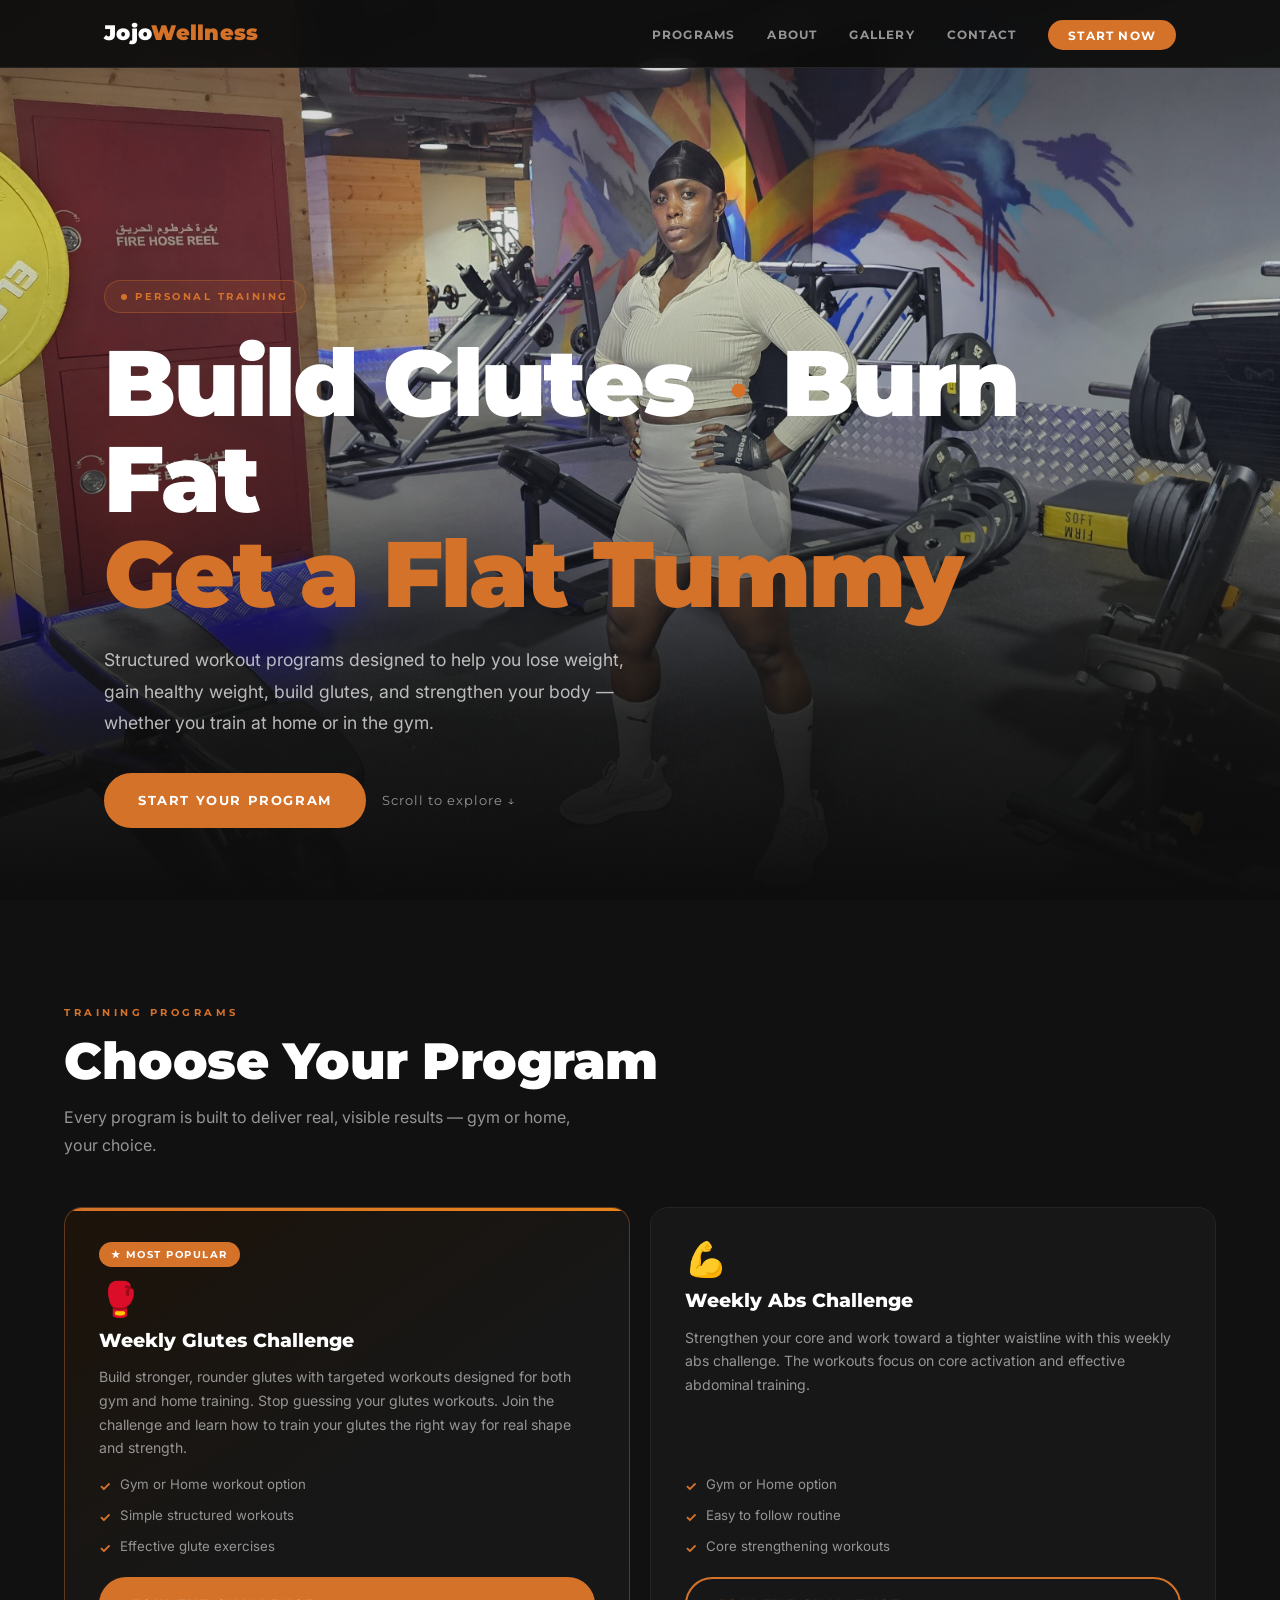
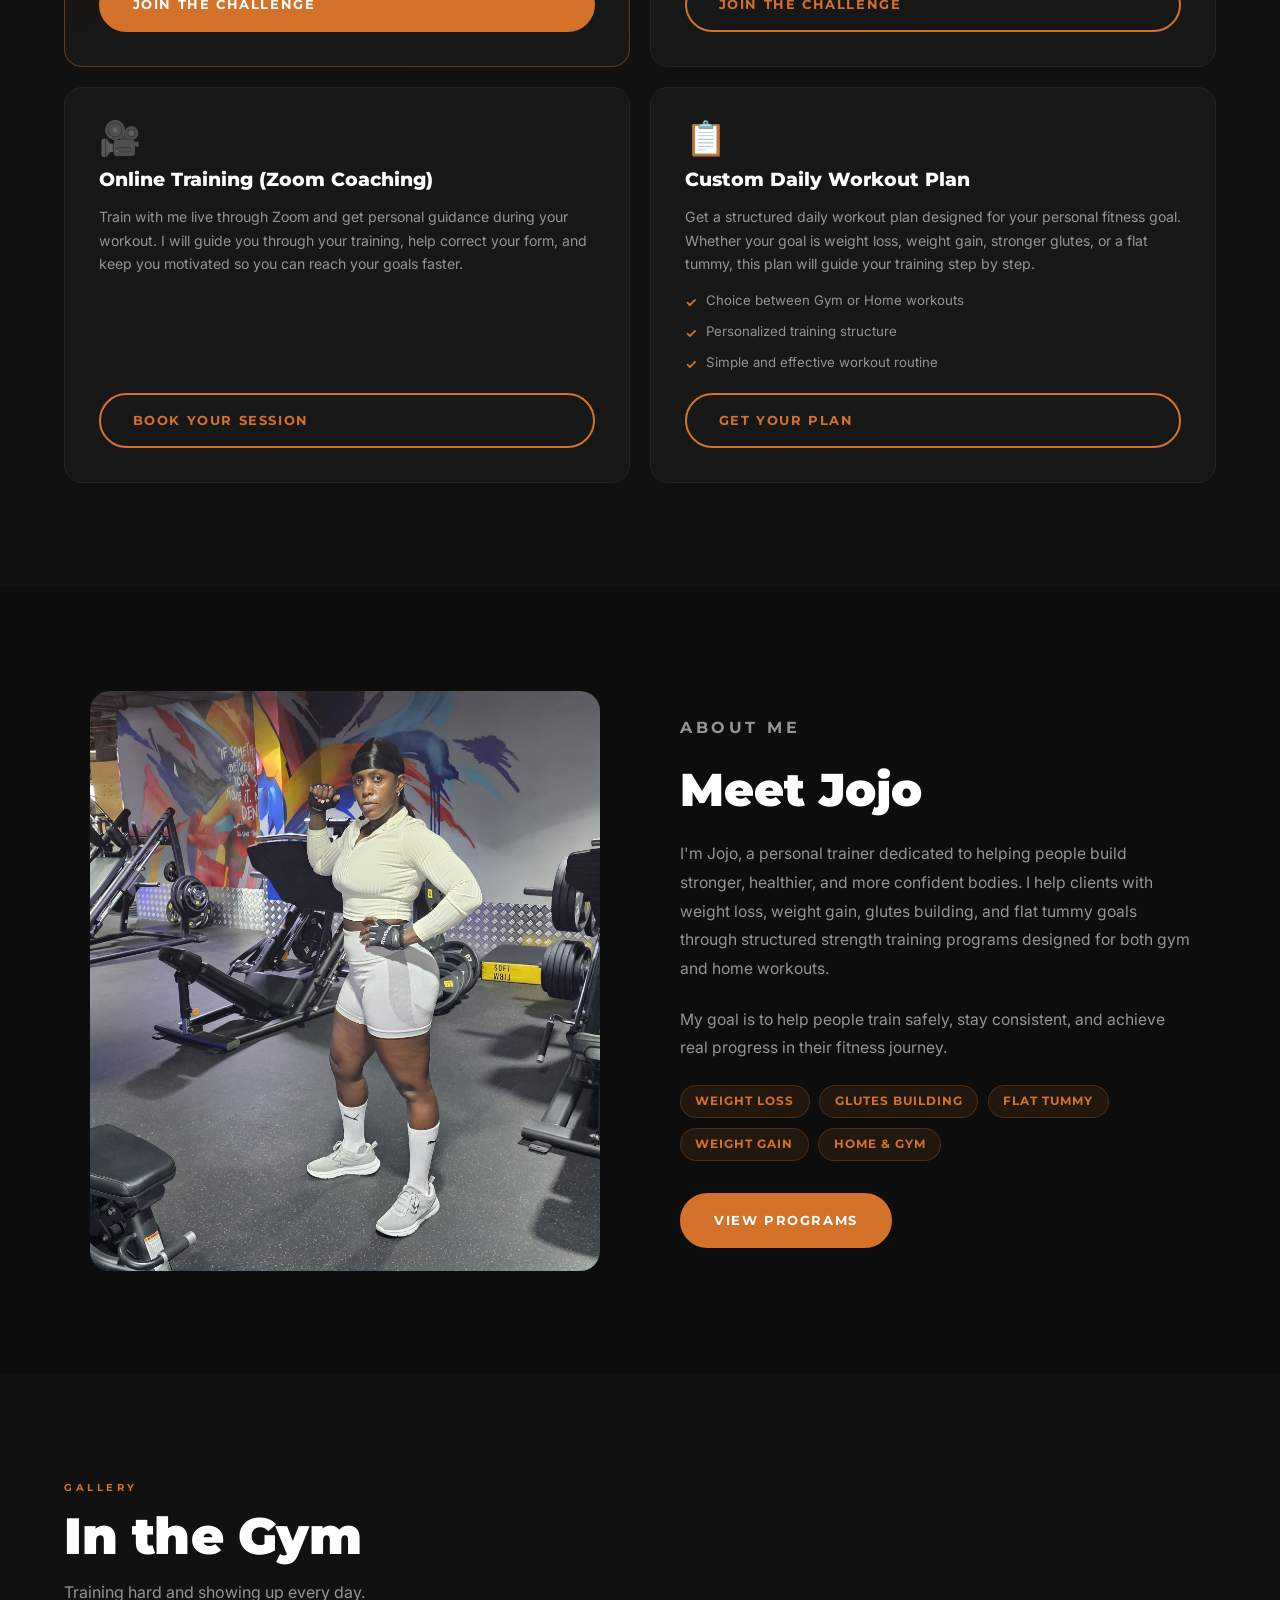
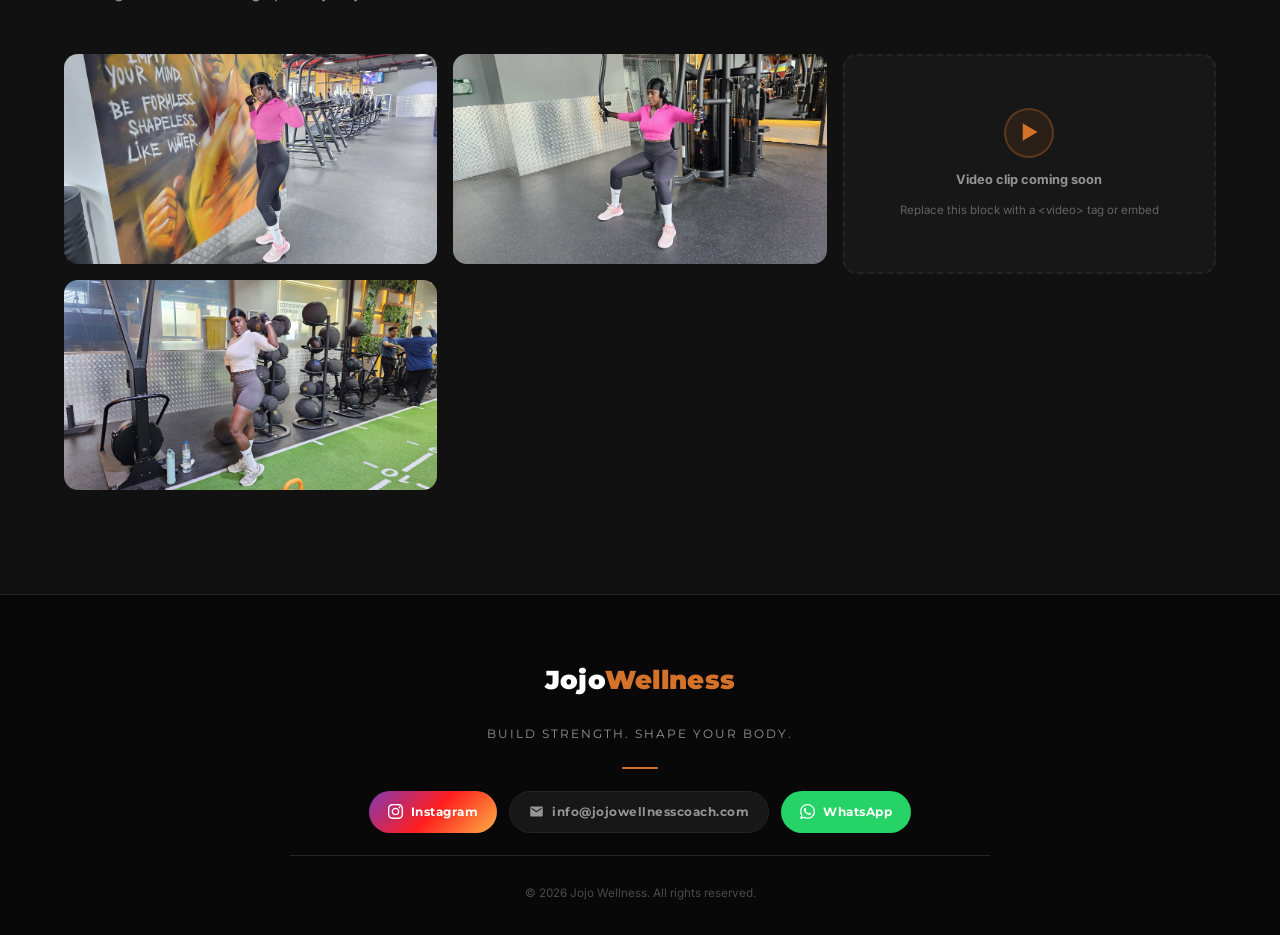
==== index.html @ 726e94f7 "email updated email address" ====
<!DOCTYPE html>
<html lang="en">
<head>
    <meta charset="UTF-8">
    <meta name="viewport" content="width=device-width, initial-scale=1.0">
    <title>Jojo Wellness — Build Strength. Shape Your Body.</title>
    <meta name="description" content="Structured workout programs for weight loss, glutes building, and flat tummy — gym or home. Train with Jojo Wellness.">
    <link rel="preconnect" href="https://fonts.googleapis.com">
    <link rel="preconnect" href="https://fonts.gstatic.com" crossorigin>
    <link href="https://fonts.googleapis.com/css2?family=Montserrat:wght@400;600;700;800;900&family=Inter:wght@300;400;500&display=swap" rel="stylesheet">
    <link rel="stylesheet" href="./resources/CSS/index.css">
</head>
<body>

    <!-- ============================================================
         NAVBAR
    ============================================================ -->
    <nav class="navbar" id="navbar" role="navigation" aria-label="Main navigation">
        <div class="navbar-inner">
            <a href="#home" class="nav-brand">Jojo<em>Wellness</em></a>

            <ul class="nav-links" role="list">
                <li><a href="#programs">Programs</a></li>
                <li><a href="#about">About</a></li>
                <li><a href="#gallery">Gallery</a></li>
                <li><a href="#contact">Contact</a></li>
                <li><a href="#programs" class="nav-pill">Start Now</a></li>
            </ul>

            <button
                class="hamburger"
                id="hamburger"
                aria-label="Toggle navigation menu"
                aria-expanded="false"
                aria-controls="mobileNav"
            >
                <span></span>
                <span></span>
                <span></span>
            </button>
        </div>
    </nav>

    <!-- Mobile nav drawer -->
    <div class="mobile-nav" id="mobileNav" role="navigation" aria-label="Mobile navigation">
        <a href="#programs" onclick="closeNav()">Programs</a>
        <a href="#about"    onclick="closeNav()">About</a>
        <a href="#gallery"  onclick="closeNav()">Gallery</a>
        <a href="#contact"  onclick="closeNav()">Contact</a>
        <a href="#programs" onclick="closeNav()">Start Your Program &rarr;</a>
    </div>


    <!-- ============================================================
         HERO
    ============================================================ -->
    <section id="home" aria-label="Hero">
        <div class="hero-bg">
            <!-- Hero: strong full-body gym pose, white outfit -->
            <img
                src="resources/images/efc2a37e-25c5-4a31-9908-f363e6173562.jpeg"
                alt="Jojo — Personal Trainer standing confidently in the gym"
                loading="eager"
                fetchpriority="high"
            >
        </div>

        <div class="hero-content">
            <div class="hero-eyebrow">Personal Training</div>
            <h1>
                Build Glutes<span class="sep"> &bull; </span>Burn Fat<br>
                <span class="hl">Get a Flat Tummy</span>
            </h1>
            <p class="hero-sub">
                Structured workout programs designed to help you lose weight, gain healthy weight,
                build glutes, and strengthen your body — whether you train at home or in the gym.
            </p>
            <div class="hero-cta-wrap">
                <a href="#programs" class="btn btn-primary">Start Your Program</a>
                <span class="hero-scroll-hint">Scroll to explore &darr;</span>
            </div>
        </div>
    </section>


    <!-- ============================================================
         PROGRAMS
    ============================================================ -->
    <section id="programs" aria-labelledby="programs-title">
        <div class="programs-wrap">
            <div class="section-head">
                <p class="section-label">Training Programs</p>
                <h2 class="section-title" id="programs-title">Choose Your Program</h2>
                <p class="section-sub">Every program is built to deliver real, visible results — gym or home, your choice.</p>
            </div>

            <div class="programs-grid">

                <!-- ── 1. WEEKLY GLUTES CHALLENGE (featured — appears first) ── -->
                <div class="card featured">
                    <div class="card-badge">&#9733; Most Popular</div>
                    <div class="card-icon">&#129354;</div>
                    <h3>Weekly Glutes Challenge</h3>
                    <p>
                        Build stronger, rounder glutes with targeted workouts designed for both gym and home training.
                        Stop guessing your glutes workouts. Join the challenge and learn how to train your glutes
                        the right way for real shape and strength.
                    </p>
                    <ul class="card-includes">
                        <li>Gym or Home workout option</li>
                        <li>Simple structured workouts</li>
                        <li>Effective glute exercises</li>
                    </ul>
                    <!-- REPLACE href="#paypal-placeholder" with your actual PayPal checkout link for the Glutes Challenge -->
                    <a href="#paypal-placeholder" class="btn btn-primary">Join the Challenge</a>
                </div>

                <!-- ── 2. WEEKLY ABS CHALLENGE ── -->
                <div class="card">
                    <div class="card-icon">&#128170;</div>
                    <h3>Weekly Abs Challenge</h3>
                    <p>
                        Strengthen your core and work toward a tighter waistline with this weekly abs challenge.
                        The workouts focus on core activation and effective abdominal training.
                    </p>
                    <ul class="card-includes">
                        <li>Gym or Home option</li>
                        <li>Easy to follow routine</li>
                        <li>Core strengthening workouts</li>
                    </ul>
                    <!-- REPLACE href="#paypal-placeholder" with your actual PayPal checkout link for the Abs Challenge -->
                    <a href="#paypal-placeholder" class="btn btn-outline">Join the Challenge</a>
                </div>

                <!-- ── 3. ONLINE TRAINING (ZOOM COACHING) ── -->
                <div class="card">
                    <div class="card-icon">&#127909;</div>
                    <h3>Online Training (Zoom Coaching)</h3>
                    <p>
                        Train with me live through Zoom and get personal guidance during your workout.
                        I will guide you through your training, help correct your form, and keep you motivated
                        so you can reach your goals faster.
                    </p>
                    <!-- REPLACE href="#paypal-placeholder" with your actual PayPal checkout link for Zoom Coaching -->
                    <a href="#paypal-placeholder" class="btn btn-outline">Book Your Session</a>
                </div>

                <!-- ── 4. CUSTOM DAILY WORKOUT PLAN ── -->
                <div class="card">
                    <div class="card-icon">&#128203;</div>
                    <h3>Custom Daily Workout Plan</h3>
                    <p>
                        Get a structured daily workout plan designed for your personal fitness goal.
                        Whether your goal is weight loss, weight gain, stronger glutes, or a flat tummy,
                        this plan will guide your training step by step.
                    </p>
                    <ul class="card-includes">
                        <li>Choice between Gym or Home workouts</li>
                        <li>Personalized training structure</li>
                        <li>Simple and effective workout routine</li>
                    </ul>
                    <!-- REPLACE href="#paypal-placeholder" with your actual PayPal checkout link for Custom Plan -->
                    <a href="#paypal-placeholder" class="btn btn-outline">Get Your Plan</a>
                </div>

            </div>
        </div>
    </section>


    <!-- ============================================================
         ABOUT
    ============================================================ -->
    <section id="about" aria-labelledby="about-title">
        <div class="about-wrap">
            <div class="about-img-wrap">
                <!-- About: confident gym pose, great portrait crop -->
                <img
                    src="resources/images/167c7b37-2dc2-4f9b-9af3-929a4b3c46bd.jpeg"
                    alt="Jojo — Personal Trainer"
                    loading="lazy"
                >
            </div>

            <div class="about-text">
                <p class="section-label">About Me</p>
                <h2 id="about-title">Meet Jojo</h2>
                <p>
                    I'm Jojo, a personal trainer dedicated to helping people build stronger, healthier,
                    and more confident bodies. I help clients with weight loss, weight gain, glutes building,
                    and flat tummy goals through structured strength training programs designed for both
                    gym and home workouts.
                </p>
                <p>
                    My goal is to help people train safely, stay consistent, and achieve real progress
                    in their fitness journey.
                </p>
                <div class="about-pills">
                    <span class="pill">Weight Loss</span>
                    <span class="pill">Glutes Building</span>
                    <span class="pill">Flat Tummy</span>
                    <span class="pill">Weight Gain</span>
                    <span class="pill">Home &amp; Gym</span>
                </div>
                <a href="#programs" class="btn btn-primary">View Programs</a>
            </div>
        </div>
    </section>


    <!-- ============================================================
         GALLERY
    ============================================================ -->
    <section id="gallery" aria-labelledby="gallery-title">
        <div class="gallery-wrap">
            <div class="section-head">
                <p class="section-label">Gallery</p>
                <h2 class="section-title" id="gallery-title">In the Gym</h2>
                <p class="section-sub">Training hard and showing up every day.</p>
            </div>

            <div class="gallery-grid">

                <!-- Pink top, motivational mural background -->
                <div class="g-item">
                    <img
                        src="resources/images/d660bff8-9f38-4514-8716-2a7935e64eeb.jpeg"
                        alt="Jojo training at the gym"
                        loading="lazy"
                    >
                </div>

                <!-- Holding dumbbell, ball rack behind -->
                <div class="g-item">
                    <img
                        src="resources/images/6f77f87f-7740-4323-9e26-0e542e01b812.jpeg"
                        alt="Jojo with weights"
                        loading="lazy"
                    >
                </div>

                <!-- Pink top, cable machine workout -->
                <div class="g-item">
                    <img
                        src="resources/images/93684ec4-ee27-4989-90e1-8ff638533ca3.jpeg"
                        alt="Jojo working out on cable machine"
                        loading="lazy"
                    >
                </div>

                <!-- ================================================================
                     VIDEO PLACEHOLDER BLOCK — add short workout clips here later.

                     To add a local video, replace this .g-video-slot div with:

                     <div class="g-item">
                         <video src="resources/videos/clip1.mp4"
                                autoplay muted loop playsinline
                                style="width:100%;display:block;">
                         </video>
                     </div>

                     For a YouTube / Instagram embed (9:16 vertical):
                     <div class="g-item" style="aspect-ratio:9/16;position:relative;overflow:hidden;border-radius:14px;">
                         <iframe src="YOUR_EMBED_URL"
                                 style="position:absolute;inset:0;width:100%;height:100%;border:none;"
                                 allowfullscreen>
                         </iframe>
                     </div>
                ================================================================ -->
                <div class="g-video-slot">
                    <div class="play-icon">&#9654;</div>
                    <p><strong>Video clip coming soon</strong></p>
                    <small>Replace this block with a &lt;video&gt; tag or embed</small>
                </div>

            </div>
        </div>
    </section>


    <!-- ============================================================
         FOOTER / CONTACT
    ============================================================ -->
    <footer id="contact">
        <div class="footer-wrap">
            <div class="footer-brand">Jojo<em>Wellness</em></div>
            <div class="footer-slogan">Build Strength. Shape Your Body.</div>
            <div class="footer-divider"></div>

            <div class="footer-contact">

                <!-- REPLACE href="#instagram" with your actual Instagram profile URL
                     e.g. href="https://www.instagram.com/yourusername" -->
                <a href="#instagram" class="c-link instagram" target="_blank" rel="noopener noreferrer" aria-label="Follow on Instagram">
                    <svg viewBox="0 0 24 24" aria-hidden="true">
                        <path d="M12 2.163c3.204 0 3.584.012 4.85.07 3.252.148 4.771 1.691 4.919 4.919.058 1.265.069 1.645.069 4.849 0 3.205-.012 3.584-.069 4.849-.149 3.225-1.664 4.771-4.919 4.919-1.266.058-1.644.07-4.85.07-3.204 0-3.584-.012-4.849-.07-3.26-.149-4.771-1.699-4.919-4.92-.058-1.265-.07-1.644-.07-4.849 0-3.204.013-3.583.07-4.849.149-3.227 1.664-4.771 4.919-4.919 1.266-.057 1.645-.069 4.849-.069zm0-2.163c-3.259 0-3.667.014-4.947.072-4.358.2-6.78 2.618-6.98 6.98-.059 1.281-.073 1.689-.073 4.948 0 3.259.014 3.668.072 4.948.2 4.358 2.618 6.78 6.98 6.98 1.281.058 1.689.072 4.948.072 3.259 0 3.668-.014 4.948-.072 4.354-.2 6.782-2.618 6.979-6.98.059-1.28.073-1.689.073-4.948 0-3.259-.014-3.667-.072-4.947-.196-4.354-2.617-6.78-6.979-6.98-1.281-.059-1.69-.073-4.949-.073zm0 5.838c-3.403 0-6.162 2.759-6.162 6.162s2.759 6.163 6.162 6.163 6.162-2.759 6.162-6.163c0-3.403-2.759-6.162-6.162-6.162zm0 10.162c-2.209 0-4-1.79-4-4 0-2.209 1.791-4 4-4s4 1.791 4 4c0 2.21-1.791 4-4 4zm6.406-11.845c-.796 0-1.441.645-1.441 1.44s.645 1.44 1.441 1.44c.795 0 1.439-.645 1.439-1.44s-.644-1.44-1.439-1.44z"/>
                    </svg>
                    Instagram
                </a>

                <a href="mailto:hello@jojowellness.com" class="c-link email" aria-label="Send an email">
                    <svg viewBox="0 0 24 24" aria-hidden="true">
                        <path d="M20 4H4c-1.1 0-2 .9-2 2v12c0 1.1.9 2 2 2h16c1.1 0 2-.9 2-2V6c0-1.1-.9-2-2-2zm0 4l-8 5-8-5V6l8 5 8-5v2z"/>
                    </svg>
                    info@jojowellnesscoach.com
                </a>

                <!-- REPLACE the number after wa.me/ with your WhatsApp number in international format
                     (no spaces, no +, no dashes) e.g. https://wa.me/447700900000 for +44 7700 900000 -->
                <a href="https://wa.me/0000000000" class="c-link whatsapp" target="_blank" rel="noopener noreferrer" aria-label="Message on WhatsApp">
                    <svg viewBox="0 0 24 24" aria-hidden="true">
                        <path d="M17.472 14.382c-.297-.149-1.758-.867-2.03-.967-.273-.099-.471-.148-.67.15-.197.297-.767.966-.94 1.164-.173.199-.347.223-.644.075-.297-.15-1.255-.463-2.39-1.475-.883-.788-1.48-1.761-1.653-2.059-.173-.297-.018-.458.13-.606.134-.133.298-.347.446-.52.149-.174.198-.298.298-.497.099-.198.05-.371-.025-.52-.075-.149-.669-1.612-.916-2.207-.242-.579-.487-.5-.669-.51-.173-.008-.371-.01-.57-.01-.198 0-.52.074-.792.372-.272.297-1.04 1.016-1.04 2.479 0 1.462 1.065 2.875 1.213 3.074.149.198 2.096 3.2 5.077 4.487.709.306 1.262.489 1.694.625.712.227 1.36.195 1.871.118.571-.085 1.758-.719 2.006-1.413.248-.694.248-1.289.173-1.413-.074-.124-.272-.198-.57-.347m-5.421 7.403h-.004a9.87 9.87 0 01-5.031-1.378l-.361-.214-3.741.982.998-3.648-.235-.374a9.86 9.86 0 01-1.51-5.26c.001-5.45 4.436-9.884 9.888-9.884 2.64 0 5.122 1.03 6.988 2.898a9.825 9.825 0 012.893 6.994c-.003 5.45-4.437 9.884-9.885 9.884m8.413-18.297A11.815 11.815 0 0012.05 0C5.495 0 .16 5.335.157 11.892c0 2.096.547 4.142 1.588 5.945L.057 24l6.305-1.654a11.882 11.882 0 005.683 1.448h.005c6.554 0 11.89-5.335 11.893-11.893a11.821 11.821 0 00-3.48-8.413z"/>
                    </svg>
                    WhatsApp
                </a>

            </div>

            <p class="footer-copy">
                &copy; <span id="yr"></span> Jojo Wellness. All rights reserved.
            </p>
        </div>
    </footer>


    <script src="./resources/JS/index.js"></script>

</body>
</html>
---- resources/CSS/index.css ----
/* ===================================================
   JOJO WELLNESS — STYLESHEET
   Color palette:
     --bg         #0d0d0d  (site base)
     --bg-section #111111  (alternate sections)
     --bg-card    #171717  (cards)
     --accent     #D4722A  (burnt orange — primary)
     --border     #242424
=================================================== */

*, *::before, *::after {
    box-sizing: border-box;
    margin: 0;
    padding: 0;
}

:root {
    --bg:           #0d0d0d;
    --bg-section:   #111111;
    --bg-card:      #171717;
    --accent:       #D4722A;
    --accent-hover: #E8841A;
    --accent-glow:  rgba(212, 114, 42, 0.28);
    --accent-tint:  rgba(212, 114, 42, 0.10);
    --text:         #ffffff;
    --text-muted:   #959595;
    --border:       #242424;
    --nav-h:        68px;
}

html {
    scroll-behavior: smooth;
}

body {
    background: var(--bg);
    color: var(--text);
    font-family: 'Inter', sans-serif;
    line-height: 1.65;
    overflow-x: hidden;
    -webkit-font-smoothing: antialiased;
}

img {
    display: block;
    max-width: 100%;
}

a {
    text-decoration: none;
    color: inherit;
}

h1, h2, h3, h4 {
    font-family: 'Montserrat', sans-serif;
    line-height: 1.12;
}


/* ============================================================
   NAVBAR
============================================================ */
.navbar {
    position: fixed;
    top: 0;
    left: 0;
    width: 100%;
    height: var(--nav-h);
    background: rgba(13, 13, 13, 0.92);
    backdrop-filter: blur(14px);
    -webkit-backdrop-filter: blur(14px);
    border-bottom: 1px solid var(--border);
    z-index: 1000;
    transition: box-shadow 0.3s;
}

.navbar-inner {
    max-width: 1200px;
    margin: 0 auto;
    height: 100%;
    padding: 0 5%;
    display: flex;
    align-items: center;
    justify-content: space-between;
}

.nav-brand {
    font-family: 'Montserrat', sans-serif;
    font-weight: 900;
    font-size: 1.3rem;
    letter-spacing: 0.3px;
    flex-shrink: 0;
}

.nav-brand em {
    color: var(--accent);
    font-style: normal;
}

.nav-links {
    display: flex;
    align-items: center;
    gap: 2rem;
    list-style: none;
}

.nav-links a {
    font-family: 'Montserrat', sans-serif;
    font-size: 0.78rem;
    font-weight: 700;
    letter-spacing: 1.2px;
    text-transform: uppercase;
    color: var(--text-muted);
    transition: color 0.22s;
}

.nav-links a:hover {
    color: var(--text);
}

.nav-links .nav-pill {
    background: var(--accent);
    color: #fff;
    padding: 0.48rem 1.25rem;
    border-radius: 50px;
    transition: background 0.22s, transform 0.2s, box-shadow 0.22s;
}

.nav-links .nav-pill:hover {
    background: var(--accent-hover);
    transform: translateY(-1px);
    box-shadow: 0 6px 20px var(--accent-glow);
    color: #fff;
}

/* Hamburger button */
.hamburger {
    display: none;
    flex-direction: column;
    justify-content: center;
    gap: 5px;
    width: 36px;
    height: 36px;
    background: none;
    border: none;
    cursor: pointer;
    padding: 4px;
    -webkit-tap-highlight-color: transparent;
}

.hamburger span {
    display: block;
    width: 22px;
    height: 2px;
    background: var(--text);
    border-radius: 2px;
    transition: transform 0.3s, opacity 0.3s;
    transform-origin: center;
}

.hamburger.is-open span:nth-child(1) { transform: translateY(7px) rotate(45deg); }
.hamburger.is-open span:nth-child(2) { opacity: 0; transform: scaleX(0); }
.hamburger.is-open span:nth-child(3) { transform: translateY(-7px) rotate(-45deg); }

/* Mobile nav drawer */
.mobile-nav {
    display: none;
    position: fixed;
    top: var(--nav-h);
    left: 0;
    width: 100%;
    background: rgba(11, 11, 11, 0.97);
    backdrop-filter: blur(18px);
    -webkit-backdrop-filter: blur(18px);
    border-bottom: 1px solid var(--border);
    z-index: 999;
    flex-direction: column;
}

.mobile-nav.is-open {
    display: flex;
}

.mobile-nav a {
    font-family: 'Montserrat', sans-serif;
    font-size: 1rem;
    font-weight: 700;
    letter-spacing: 1px;
    text-transform: uppercase;
    color: var(--text-muted);
    padding: 1.1rem 5%;
    border-bottom: 1px solid var(--border);
    transition: color 0.2s, background 0.2s;
}

.mobile-nav a:last-child {
    border-bottom: none;
    color: var(--accent);
    padding-top: 1.3rem;
    padding-bottom: 1.3rem;
}

.mobile-nav a:hover {
    color: var(--text);
    background: rgba(255,255,255,0.03);
}


/* ============================================================
   BUTTONS
============================================================ */
.btn {
    display: inline-block;
    font-family: 'Montserrat', sans-serif;
    font-weight: 700;
    font-size: 0.8rem;
    letter-spacing: 1.6px;
    text-transform: uppercase;
    padding: 0.92rem 2rem;
    border-radius: 50px;
    cursor: pointer;
    border: 2px solid transparent;
    transition: background 0.25s, color 0.25s, transform 0.22s, box-shadow 0.25s;
    -webkit-tap-highlight-color: transparent;
    white-space: nowrap;
}

.btn-primary {
    background: var(--accent);
    color: #fff;
    border-color: var(--accent);
}

.btn-primary:hover {
    background: var(--accent-hover);
    border-color: var(--accent-hover);
    transform: translateY(-2px);
    box-shadow: 0 10px 28px var(--accent-glow);
}

.btn-primary:active { transform: translateY(0); }

.btn-outline {
    background: transparent;
    color: var(--accent);
    border-color: var(--accent);
}

.btn-outline:hover {
    background: var(--accent);
    color: #fff;
    transform: translateY(-2px);
    box-shadow: 0 10px 28px var(--accent-glow);
}

.btn-outline:active { transform: translateY(0); }


/* ============================================================
   SHARED SECTION LAYOUT
============================================================ */
.section-label {
    font-family: 'Montserrat', sans-serif;
    font-size: 0.65rem;
    font-weight: 700;
    letter-spacing: 3.5px;
    text-transform: uppercase;
    color: var(--accent);
    margin-bottom: 0.7rem;
}

.section-title {
    font-size: clamp(2rem, 5vw, 3.2rem);
    font-weight: 900;
    letter-spacing: -0.5px;
    margin-bottom: 0.85rem;
}

.section-sub {
    color: var(--text-muted);
    font-size: 1rem;
    max-width: 520px;
    line-height: 1.75;
}

.section-head {
    margin-bottom: 3rem;
}


/* ============================================================
   HERO
============================================================ */
#home {
    position: relative;
    min-height: 100vh;
    display: flex;
    align-items: flex-end;
    padding-bottom: 8vh;
    overflow: hidden;
}

.hero-bg {
    position: absolute;
    inset: 0;
    z-index: 0;
}

.hero-bg img {
    width: 100%;
    height: 100%;
    object-fit: cover;
    object-position: center top;
}

/* Multi-stop gradient: preserves face visibility at top, darkens bottom for legible text */
.hero-bg::after {
    content: '';
    position: absolute;
    inset: 0;
    background: linear-gradient(
        to bottom,
        rgba(13,13,13,0.20) 0%,
        rgba(13,13,13,0.10) 25%,
        rgba(13,13,13,0.40) 55%,
        rgba(13,13,13,0.88) 80%,
        rgba(13,13,13,1.00) 100%
    );
}

.hero-content {
    position: relative;
    z-index: 1;
    width: 100%;
    max-width: 1200px;
    margin: 0 auto;
    padding: 0 5%;
}

.hero-eyebrow {
    display: inline-flex;
    align-items: center;
    gap: 0.5rem;
    background: var(--accent-tint);
    border: 1px solid rgba(212, 114, 42, 0.35);
    color: var(--accent);
    font-family: 'Montserrat', sans-serif;
    font-size: 0.65rem;
    font-weight: 700;
    letter-spacing: 2.5px;
    text-transform: uppercase;
    padding: 0.42rem 1rem;
    border-radius: 50px;
    margin-bottom: 1.4rem;
}

.hero-eyebrow::before {
    content: '';
    width: 6px;
    height: 6px;
    background: var(--accent);
    border-radius: 50%;
    flex-shrink: 0;
}

#home h1 {
    font-size: clamp(2.6rem, 8.5vw, 5.8rem);
    font-weight: 900;
    letter-spacing: -2px;
    line-height: 1.03;
    margin-bottom: 1.4rem;
}

#home h1 .hl {
    color: var(--accent);
}

#home h1 .sep {
    color: var(--accent);
    font-weight: 400;
    margin: 0 0.1em;
}

.hero-sub {
    color: rgba(255,255,255,0.7);
    font-size: clamp(0.95rem, 2.2vw, 1.1rem);
    max-width: 520px;
    line-height: 1.78;
    margin-bottom: 2.2rem;
}

.hero-cta-wrap {
    display: flex;
    align-items: center;
    gap: 1rem;
    flex-wrap: wrap;
}

.hero-scroll-hint {
    color: var(--text-muted);
    font-size: 0.8rem;
    font-family: 'Montserrat', sans-serif;
    letter-spacing: 1px;
}


/* ============================================================
   PROGRAMS
============================================================ */
#programs {
    background: var(--bg-section);
    padding: 6.5rem 5%;
}

.programs-wrap {
    max-width: 1200px;
    margin: 0 auto;
}

.programs-grid {
    display: grid;
    grid-template-columns: repeat(2, 1fr);
    gap: 1.25rem;
}

.card {
    background: var(--bg-card);
    border: 1px solid var(--border);
    border-radius: 18px;
    padding: 2.1rem;
    display: flex;
    flex-direction: column;
    gap: 0.9rem;
    position: relative;
    overflow: hidden;
    transition: transform 0.3s ease, border-color 0.3s, box-shadow 0.3s;
}

/* Accent top-bar that slides in on hover */
.card::before {
    content: '';
    position: absolute;
    top: 0;
    left: 0;
    right: 0;
    height: 3px;
    background: linear-gradient(90deg, var(--accent), var(--accent-hover));
    transform: scaleX(0);
    transform-origin: left;
    transition: transform 0.35s ease;
}

.card:hover {
    transform: translateY(-5px);
    border-color: rgba(212, 114, 42, 0.3);
    box-shadow: 0 20px 50px rgba(0,0,0,0.45);
}

.card:hover::before {
    transform: scaleX(1);
}

/* Featured card — always has the top bar + warm gradient */
.card.featured {
    border-color: rgba(212, 114, 42, 0.38);
    background: linear-gradient(145deg, #1d1309 0%, var(--bg-card) 55%);
}

.card.featured::before {
    transform: scaleX(1);
}

.card-badge {
    display: inline-flex;
    align-items: center;
    gap: 0.35rem;
    background: var(--accent);
    color: #fff;
    font-family: 'Montserrat', sans-serif;
    font-size: 0.62rem;
    font-weight: 700;
    letter-spacing: 1.5px;
    text-transform: uppercase;
    padding: 0.28rem 0.75rem;
    border-radius: 50px;
    width: fit-content;
}

.card-icon {
    font-size: 2.1rem;
    line-height: 1;
}

.card h3 {
    font-size: 1.2rem;
    font-weight: 800;
    color: var(--text);
}

.card > p {
    color: var(--text-muted);
    font-size: 0.88rem;
    line-height: 1.68;
    flex: 1;
}

.card-includes {
    list-style: none;
    display: flex;
    flex-direction: column;
    gap: 0.45rem;
    margin-bottom: 0.25rem;
}

.card-includes li {
    display: flex;
    align-items: flex-start;
    gap: 0.6rem;
    font-size: 0.83rem;
    color: var(--text-muted);
}

.card-includes li::before {
    content: '✓';
    color: var(--accent);
    font-weight: 700;
    font-size: 0.85rem;
    flex-shrink: 0;
    margin-top: 1px;
}


/* ============================================================
   ABOUT
============================================================ */
#about {
    background: var(--bg);
    padding: 6.5rem 5%;
}

.about-wrap {
    max-width: 1100px;
    margin: 0 auto;
    display: grid;
    grid-template-columns: 1fr 1fr;
    gap: 5rem;
    align-items: center;
}

.about-img-wrap {
    position: relative;
}

.about-img-wrap img {
    width: 100%;
    height: 580px;
    object-fit: cover;
    object-position: center top;
    border-radius: 20px;
}

/* Decorative corner accent */
.about-img-wrap::after {
    content: '';
    position: absolute;
    bottom: -18px;
    right: -18px;
    width: 55%;
    height: 55%;
    border: 3px solid var(--accent);
    border-radius: 14px;
    z-index: -1;
    pointer-events: none;
}

.about-text h2 {
    font-size: clamp(2rem, 4vw, 2.9rem);
    font-weight: 900;
    margin-bottom: 1.5rem;
}

.about-text p {
    color: var(--text-muted);
    font-size: 0.98rem;
    line-height: 1.82;
    margin-bottom: 1.4rem;
}

.about-pills {
    display: flex;
    flex-wrap: wrap;
    gap: 0.6rem;
    margin-bottom: 2rem;
}

.pill {
    background: var(--accent-tint);
    border: 1px solid rgba(212, 114, 42, 0.25);
    color: var(--accent);
    font-family: 'Montserrat', sans-serif;
    font-size: 0.72rem;
    font-weight: 700;
    letter-spacing: 1px;
    text-transform: uppercase;
    padding: 0.38rem 0.9rem;
    border-radius: 50px;
}


/* ============================================================
   GALLERY
============================================================ */
#gallery {
    background: var(--bg-section);
    padding: 6.5rem 5%;
}

.gallery-wrap {
    max-width: 1200px;
    margin: 0 auto;
}

.gallery-grid {
    columns: 3;
    column-gap: 1rem;
    margin-top: 2.5rem;
}

.g-item {
    break-inside: avoid;
    margin-bottom: 1rem;
    border-radius: 14px;
    overflow: hidden;
    position: relative;
    cursor: pointer;
}

.g-item img {
    width: 100%;
    height: auto;
    object-fit: cover;
    display: block;
    transition: transform 0.45s ease;
}

.g-item:hover img {
    transform: scale(1.04);
}

/* Subtle orange tint on hover */
.g-item::after {
    content: '';
    position: absolute;
    inset: 0;
    background: linear-gradient(to top, rgba(212,114,42,0.18), transparent 50%);
    opacity: 0;
    transition: opacity 0.35s;
    pointer-events: none;
}

.g-item:hover::after {
    opacity: 1;
}

/* =================================================================
   VIDEO PLACEHOLDER BLOCK
   To add video clips, replace each .g-video-slot div with a <video>
   tag or an embed iframe. Example:

   <div class="g-item">
       <video src="resources/videos/clip1.mp4"
              autoplay muted loop playsinline
              style="width:100%;border-radius:14px;display:block;">
       </video>
   </div>

   For YouTube / Instagram embed (9:16 vertical):
   <div class="g-item" style="aspect-ratio:9/16;">
       <iframe src="YOUR_EMBED_URL"
               style="width:100%;height:100%;border:none;"
               allowfullscreen>
       </iframe>
   </div>
================================================================= */
.g-video-slot {
    break-inside: avoid;
    margin-bottom: 1rem;
    border-radius: 14px;
    background: var(--bg-card);
    border: 2px dashed var(--border);
    display: flex;
    flex-direction: column;
    align-items: center;
    justify-content: center;
    min-height: 220px;
    padding: 2rem 1.5rem;
    text-align: center;
    gap: 0.75rem;
    color: var(--text-muted);
}

.g-video-slot .play-icon {
    width: 50px;
    height: 50px;
    background: var(--accent-tint);
    border: 2px solid rgba(212,114,42,0.3);
    border-radius: 50%;
    display: flex;
    align-items: center;
    justify-content: center;
    color: var(--accent);
    font-size: 1.2rem;
}

.g-video-slot p {
    font-size: 0.8rem;
    line-height: 1.5;
}

.g-video-slot small {
    font-size: 0.72rem;
    opacity: 0.6;
}


/* ============================================================
   FOOTER
============================================================ */
footer {
    background: #080808;
    border-top: 1px solid var(--border);
    padding: 4rem 5% 2rem;
}

.footer-wrap {
    max-width: 700px;
    margin: 0 auto;
    display: flex;
    flex-direction: column;
    align-items: center;
    text-align: center;
    gap: 1.4rem;
}

.footer-brand {
    font-family: 'Montserrat', sans-serif;
    font-weight: 900;
    font-size: 1.6rem;
    letter-spacing: 0.3px;
}

.footer-brand em {
    color: var(--accent);
    font-style: normal;
}

.footer-slogan {
    font-family: 'Montserrat', sans-serif;
    color: var(--text-muted);
    font-size: 0.78rem;
    letter-spacing: 2px;
    text-transform: uppercase;
}

.footer-divider {
    width: 36px;
    height: 2px;
    background: var(--accent);
    border-radius: 2px;
}

.footer-contact {
    display: flex;
    flex-wrap: wrap;
    gap: 0.75rem;
    justify-content: center;
}

.c-link {
    display: inline-flex;
    align-items: center;
    gap: 0.48rem;
    font-family: 'Montserrat', sans-serif;
    font-size: 0.75rem;
    font-weight: 700;
    letter-spacing: 0.5px;
    padding: 0.62rem 1.2rem;
    border-radius: 50px;
    transition: transform 0.22s, box-shadow 0.22s;
    -webkit-tap-highlight-color: transparent;
}

.c-link:hover {
    transform: translateY(-2px);
    box-shadow: 0 8px 24px rgba(0,0,0,0.5);
}

.c-link svg {
    width: 15px;
    height: 15px;
    fill: currentColor;
    flex-shrink: 0;
}

.c-link.instagram {
    background: linear-gradient(135deg, #833ab4, #fd1d1d 50%, #fcb045);
    color: #fff;
}

.c-link.email {
    background: var(--bg-card);
    border: 1px solid var(--border);
    color: var(--text-muted);
}

.c-link.whatsapp {
    background: #25D366;
    color: #fff;
}

.footer-copy {
    color: #4a4a4a;
    font-size: 0.73rem;
    border-top: 1px solid var(--border);
    padding-top: 1.75rem;
    width: 100%;
}


/* ============================================================
   RESPONSIVE — TABLET  (≤ 960px)
============================================================ */
@media (max-width: 960px) {
    .about-wrap {
        grid-template-columns: 1fr;
        gap: 2.5rem;
    }

    .about-img-wrap img {
        height: 440px;
    }

    .about-img-wrap::after {
        display: none;
    }

    .gallery-grid {
        columns: 2;
    }
}

/* ============================================================
   RESPONSIVE — MOBILE  (≤ 768px)
============================================================ */
@media (max-width: 768px) {
    .nav-links  { display: none; }
    .hamburger  { display: flex; }

    .programs-grid {
        grid-template-columns: 1fr;
    }

    #programs,
    #about,
    #gallery {
        padding: 4.5rem 5%;
    }

    .hero-sub {
        max-width: 100%;
    }
}

/* ============================================================
   RESPONSIVE — SMALL MOBILE  (≤ 480px)
============================================================ */
@media (max-width: 480px) {
    #home h1 {
        letter-spacing: -1px;
    }

    .gallery-grid {
        columns: 1;
    }

    .about-img-wrap img {
        height: 360px;
    }

    .btn {
        padding: 0.88rem 1.6rem;
        font-size: 0.75rem;
    }
}
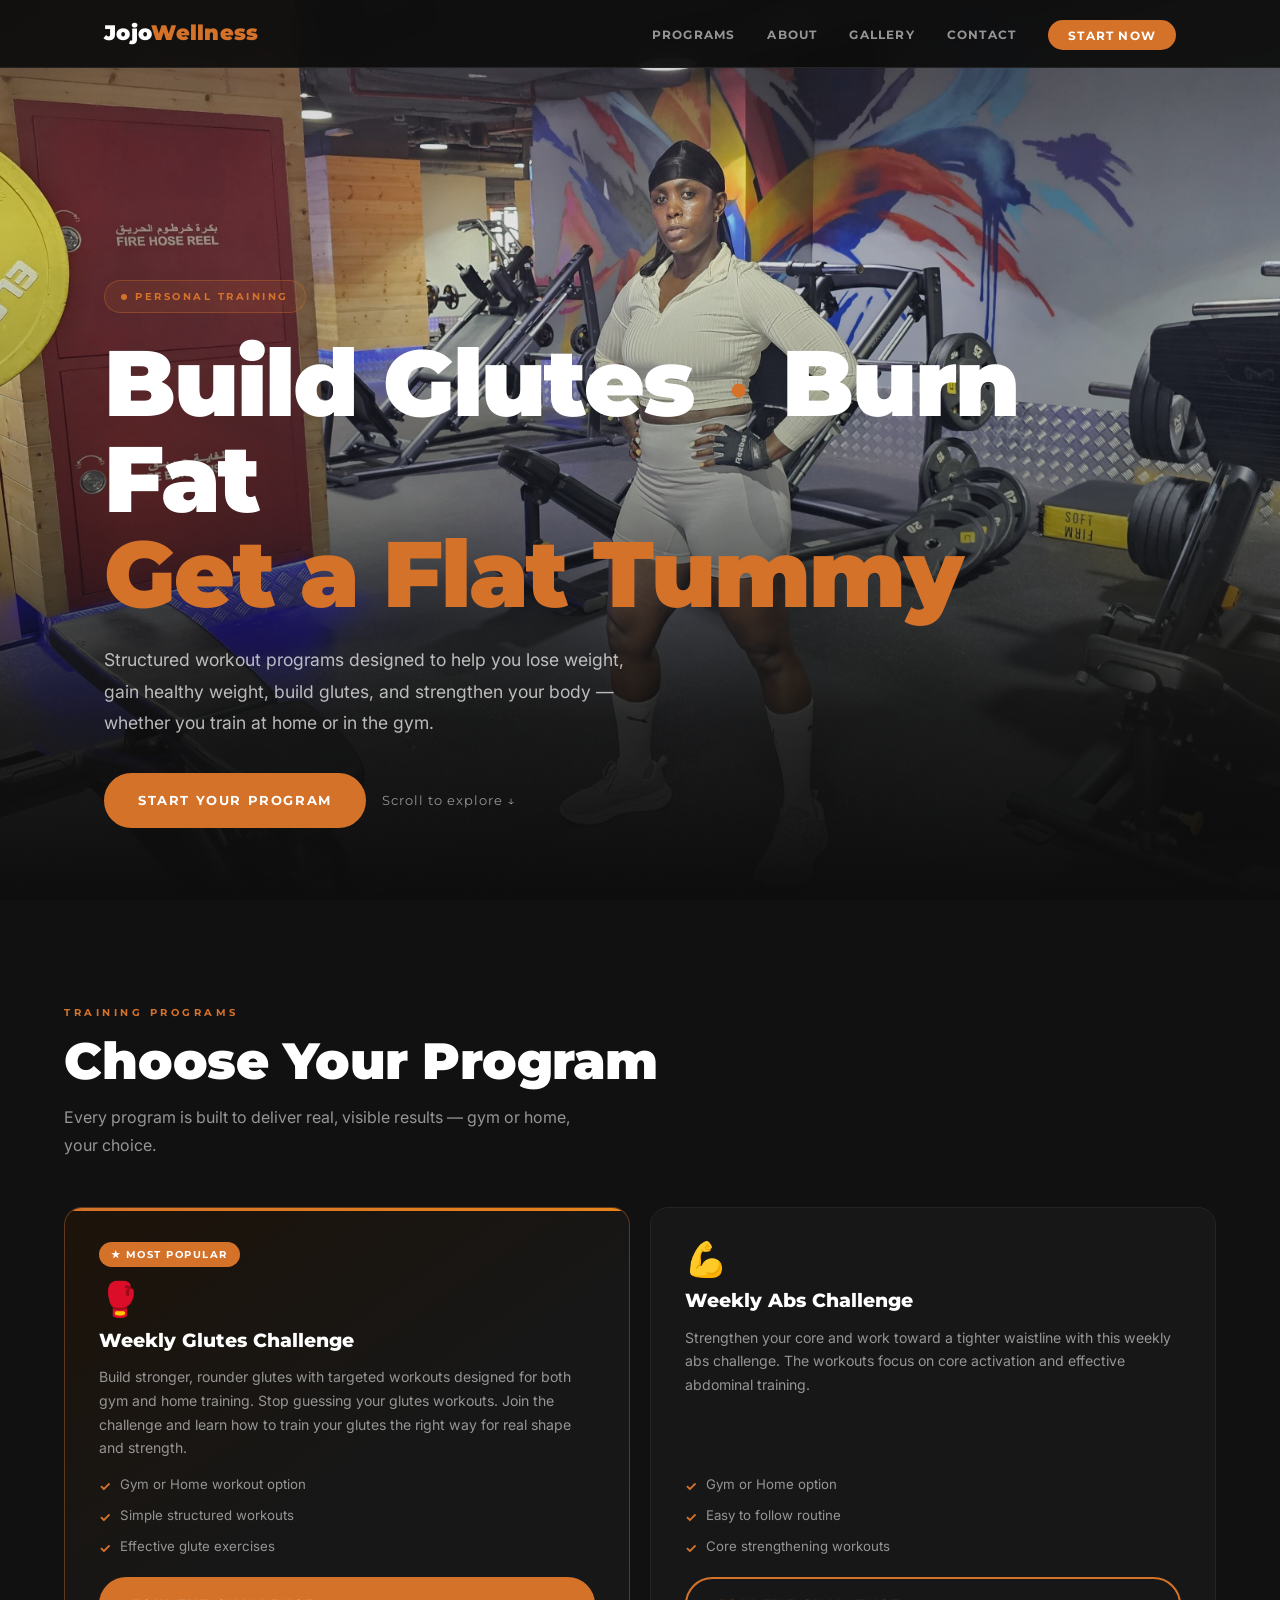
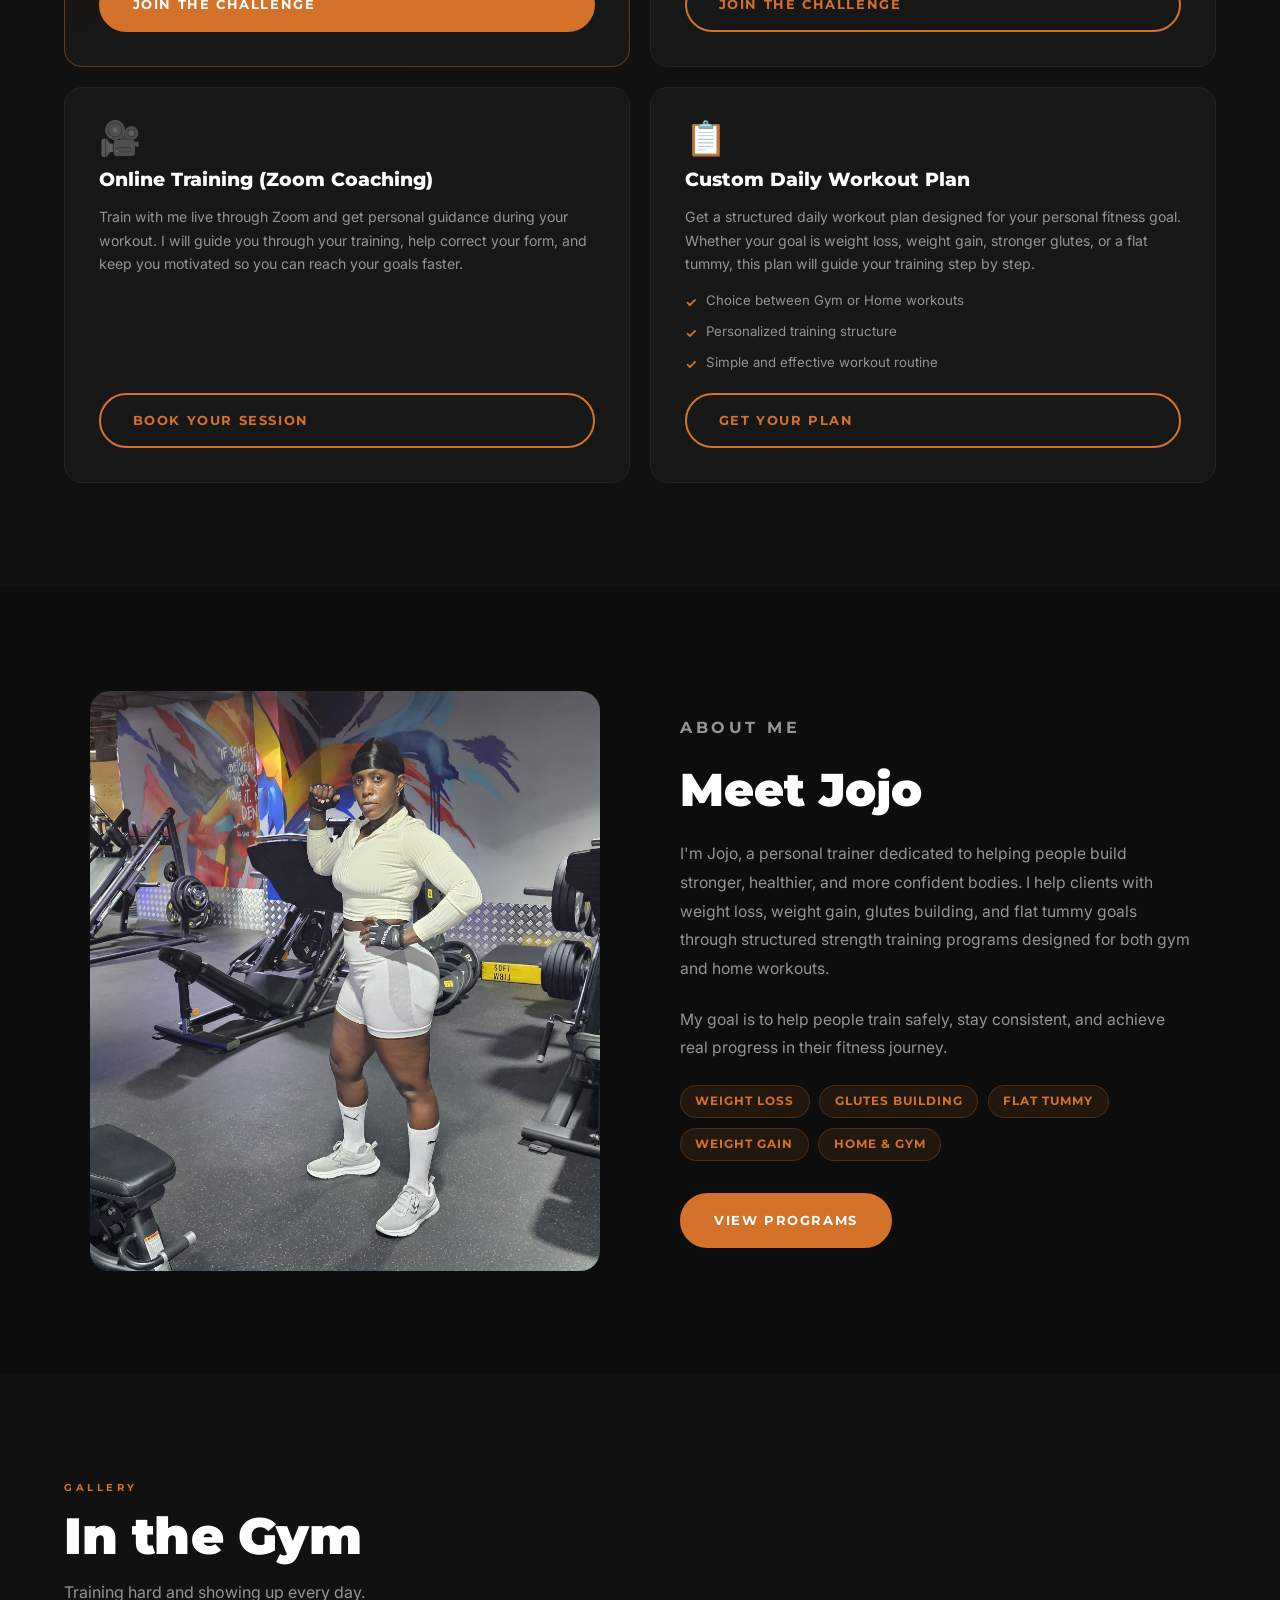
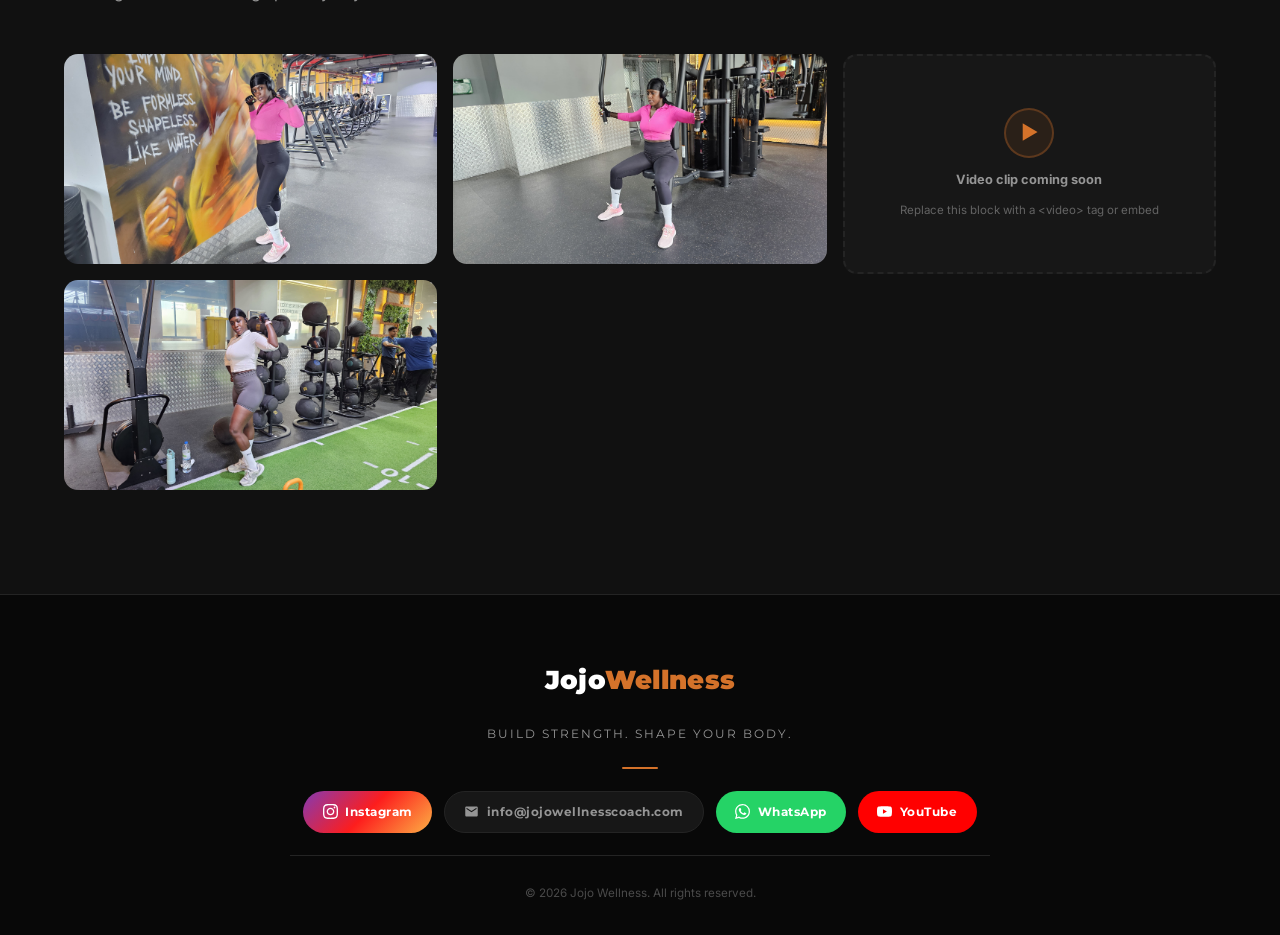
==== commit 6f5b3698: "Favicon and youtube made and uploaded favicons, linked them in the headings section, fixed footer li" ====
--- a/index.html
+++ b/index.html
@@ -3,18 +3,23 @@
 <head>
     <meta charset="UTF-8">
     <meta name="viewport" content="width=device-width, initial-scale=1.0">
+    <meta name="apple-mobile-web-app-title" content="MyWebSite" />
     <title>Jojo Wellness — Build Strength. Shape Your Body.</title>
     <meta name="description" content="Structured workout programs for weight loss, glutes building, and flat tummy — gym or home. Train with Jojo Wellness.">
     <link rel="preconnect" href="https://fonts.googleapis.com">
     <link rel="preconnect" href="https://fonts.gstatic.com" crossorigin>
     <link href="https://fonts.googleapis.com/css2?family=Montserrat:wght@400;600;700;800;900&family=Inter:wght@300;400;500&display=swap" rel="stylesheet">
+    <!-- CSS -->
     <link rel="stylesheet" href="./resources/CSS/index.css">
-</head>
+    <!-- FAVICON -->
+     <link rel="icon" type="image/png" href="favicon-96x96.png" sizes="96x96" />
+     <link rel="icon" type="image/svg+xml" href="favicon.svg" />
+     <link rel="shortcut icon" href="favicon.ico" />
+     <link rel="apple-touch-icon" sizes="180x180" href="apple-touch-icon.png" />
+     <link rel="manifest" href="site.webmanifest" />
 <body>
 
-    <!-- ============================================================
-         NAVBAR
-    ============================================================ -->
+    <!-- NAVBAR -->
     <nav class="navbar" id="navbar" role="navigation" aria-label="Main navigation">
         <div class="navbar-inner">
             <a href="#home" class="nav-brand">Jojo<em>Wellness</em></a>
@@ -51,9 +56,7 @@
     </div>
 
 
-    <!-- ============================================================
-         HERO
-    ============================================================ -->
+    <!-- HERO -->
     <section id="home" aria-label="Hero">
         <div class="hero-bg">
             <!-- Hero: strong full-body gym pose, white outfit -->
@@ -83,9 +86,7 @@
     </section>
 
 
-    <!-- ============================================================
-         PROGRAMS
-    ============================================================ -->
+    <!-- PROGRAMS -->
     <section id="programs" aria-labelledby="programs-title">
         <div class="programs-wrap">
             <div class="section-head">
@@ -168,9 +169,7 @@
     </section>
 
 
-    <!-- ============================================================
-         ABOUT
-    ============================================================ -->
+    <!-- ABOUT -->
     <section id="about" aria-labelledby="about-title">
         <div class="about-wrap">
             <div class="about-img-wrap">
@@ -208,9 +207,7 @@
     </section>
 
 
-    <!-- ============================================================
-         GALLERY
-    ============================================================ -->
+    <!-- GALLERY -->
     <section id="gallery" aria-labelledby="gallery-title">
         <div class="gallery-wrap">
             <div class="section-head">
@@ -279,9 +276,7 @@
     </section>
 
 
-    <!-- ============================================================
-         FOOTER / CONTACT
-    ============================================================ -->
+    <!-- FOOTER -->
     <footer id="contact">
         <div class="footer-wrap">
             <div class="footer-brand">Jojo<em>Wellness</em></div>
@@ -289,16 +284,14 @@
             <div class="footer-divider"></div>
 
             <div class="footer-contact">
-
-                <!-- REPLACE href="#instagram" with your actual Instagram profile URL
-                     e.g. href="https://www.instagram.com/yourusername" -->
-                <a href="#instagram" class="c-link instagram" target="_blank" rel="noopener noreferrer" aria-label="Follow on Instagram">
+                <!-- IG -->
+                <a href="https://www.instagram.com/coach_fitjojo/" class="c-link instagram" target="_blank" rel="noopener noreferrer" aria-label="Follow on Instagram">
                     <svg viewBox="0 0 24 24" aria-hidden="true">
                         <path d="M12 2.163c3.204 0 3.584.012 4.85.07 3.252.148 4.771 1.691 4.919 4.919.058 1.265.069 1.645.069 4.849 0 3.205-.012 3.584-.069 4.849-.149 3.225-1.664 4.771-4.919 4.919-1.266.058-1.644.07-4.85.07-3.204 0-3.584-.012-4.849-.07-3.26-.149-4.771-1.699-4.919-4.92-.058-1.265-.07-1.644-.07-4.849 0-3.204.013-3.583.07-4.849.149-3.227 1.664-4.771 4.919-4.919 1.266-.057 1.645-.069 4.849-.069zm0-2.163c-3.259 0-3.667.014-4.947.072-4.358.2-6.78 2.618-6.98 6.98-.059 1.281-.073 1.689-.073 4.948 0 3.259.014 3.668.072 4.948.2 4.358 2.618 6.78 6.98 6.98 1.281.058 1.689.072 4.948.072 3.259 0 3.668-.014 4.948-.072 4.354-.2 6.782-2.618 6.979-6.98.059-1.28.073-1.689.073-4.948 0-3.259-.014-3.667-.072-4.947-.196-4.354-2.617-6.78-6.979-6.98-1.281-.059-1.69-.073-4.949-.073zm0 5.838c-3.403 0-6.162 2.759-6.162 6.162s2.759 6.163 6.162 6.163 6.162-2.759 6.162-6.163c0-3.403-2.759-6.162-6.162-6.162zm0 10.162c-2.209 0-4-1.79-4-4 0-2.209 1.791-4 4-4s4 1.791 4 4c0 2.21-1.791 4-4 4zm6.406-11.845c-.796 0-1.441.645-1.441 1.44s.645 1.44 1.441 1.44c.795 0 1.439-.645 1.439-1.44s-.644-1.44-1.439-1.44z"/>
                     </svg>
                     Instagram
                 </a>
-
+                <!-- E-MAIL -->
                 <a href="mailto:hello@jojowellness.com" class="c-link email" aria-label="Send an email">
                     <svg viewBox="0 0 24 24" aria-hidden="true">
                         <path d="M20 4H4c-1.1 0-2 .9-2 2v12c0 1.1.9 2 2 2h16c1.1 0 2-.9 2-2V6c0-1.1-.9-2-2-2zm0 4l-8 5-8-5V6l8 5 8-5v2z"/>
@@ -306,8 +299,7 @@
                     info@jojowellnesscoach.com
                 </a>
 
-                <!-- REPLACE the number after wa.me/ with your WhatsApp number in international format
-                     (no spaces, no +, no dashes) e.g. https://wa.me/447700900000 for +44 7700 900000 -->
+                <!-- WP -->
                 <a href="https://wa.me/0000000000" class="c-link whatsapp" target="_blank" rel="noopener noreferrer" aria-label="Message on WhatsApp">
                     <svg viewBox="0 0 24 24" aria-hidden="true">
                         <path d="M17.472 14.382c-.297-.149-1.758-.867-2.03-.967-.273-.099-.471-.148-.67.15-.197.297-.767.966-.94 1.164-.173.199-.347.223-.644.075-.297-.15-1.255-.463-2.39-1.475-.883-.788-1.48-1.761-1.653-2.059-.173-.297-.018-.458.13-.606.134-.133.298-.347.446-.52.149-.174.198-.298.298-.497.099-.198.05-.371-.025-.52-.075-.149-.669-1.612-.916-2.207-.242-.579-.487-.5-.669-.51-.173-.008-.371-.01-.57-.01-.198 0-.52.074-.792.372-.272.297-1.04 1.016-1.04 2.479 0 1.462 1.065 2.875 1.213 3.074.149.198 2.096 3.2 5.077 4.487.709.306 1.262.489 1.694.625.712.227 1.36.195 1.871.118.571-.085 1.758-.719 2.006-1.413.248-.694.248-1.289.173-1.413-.074-.124-.272-.198-.57-.347m-5.421 7.403h-.004a9.87 9.87 0 01-5.031-1.378l-.361-.214-3.741.982.998-3.648-.235-.374a9.86 9.86 0 01-1.51-5.26c.001-5.45 4.436-9.884 9.888-9.884 2.64 0 5.122 1.03 6.988 2.898a9.825 9.825 0 012.893 6.994c-.003 5.45-4.437 9.884-9.885 9.884m8.413-18.297A11.815 11.815 0 0012.05 0C5.495 0 .16 5.335.157 11.892c0 2.096.547 4.142 1.588 5.945L.057 24l6.305-1.654a11.882 11.882 0 005.683 1.448h.005c6.554 0 11.89-5.335 11.893-11.893a11.821 11.821 0 00-3.48-8.413z"/>
@@ -315,6 +307,14 @@
                     WhatsApp
                 </a>
 
+                <!-- YT -->
+                <a href="https://www.youtube.com/@coach_jojo" class="c-link youtube" target="_blank" rel="noopener noreferrer" aria-label="Watch on YouTube">
+                    <svg viewBox="0 0 24 24" aria-hidden="true">
+                        <path d="M23.498 6.186a3.016 3.016 0 0 0-2.122-2.136C19.505 3.545 12 3.545 12 3.545s-7.505 0-9.377.505A3.017 3.017 0 0 0 .502 6.186C0 8.07 0 12 0 12s0 3.93.502 5.814a3.016 3.016 0 0 0 2.122 2.136c1.871.505 9.376.505 9.376.505s7.505 0 9.377-.505a3.015 3.015 0 0 0 2.122-2.136C24 15.93 24 12 24 12s0-3.93-.502-5.814zM9.545 15.568V8.432L15.818 12l-6.273 3.568z"/>
+                    </svg>
+                    YouTube
+                </a>
+
             </div>
 
             <p class="footer-copy">
--- a/resources/CSS/index.css
+++ b/resources/CSS/index.css
@@ -818,6 +818,11 @@
     color: #fff;
 }
 
+.c-link.youtube {
+    background: #FF0000;
+    color: #fff;
+}
+
 .footer-copy {
     color: #4a4a4a;
     font-size: 0.73rem;
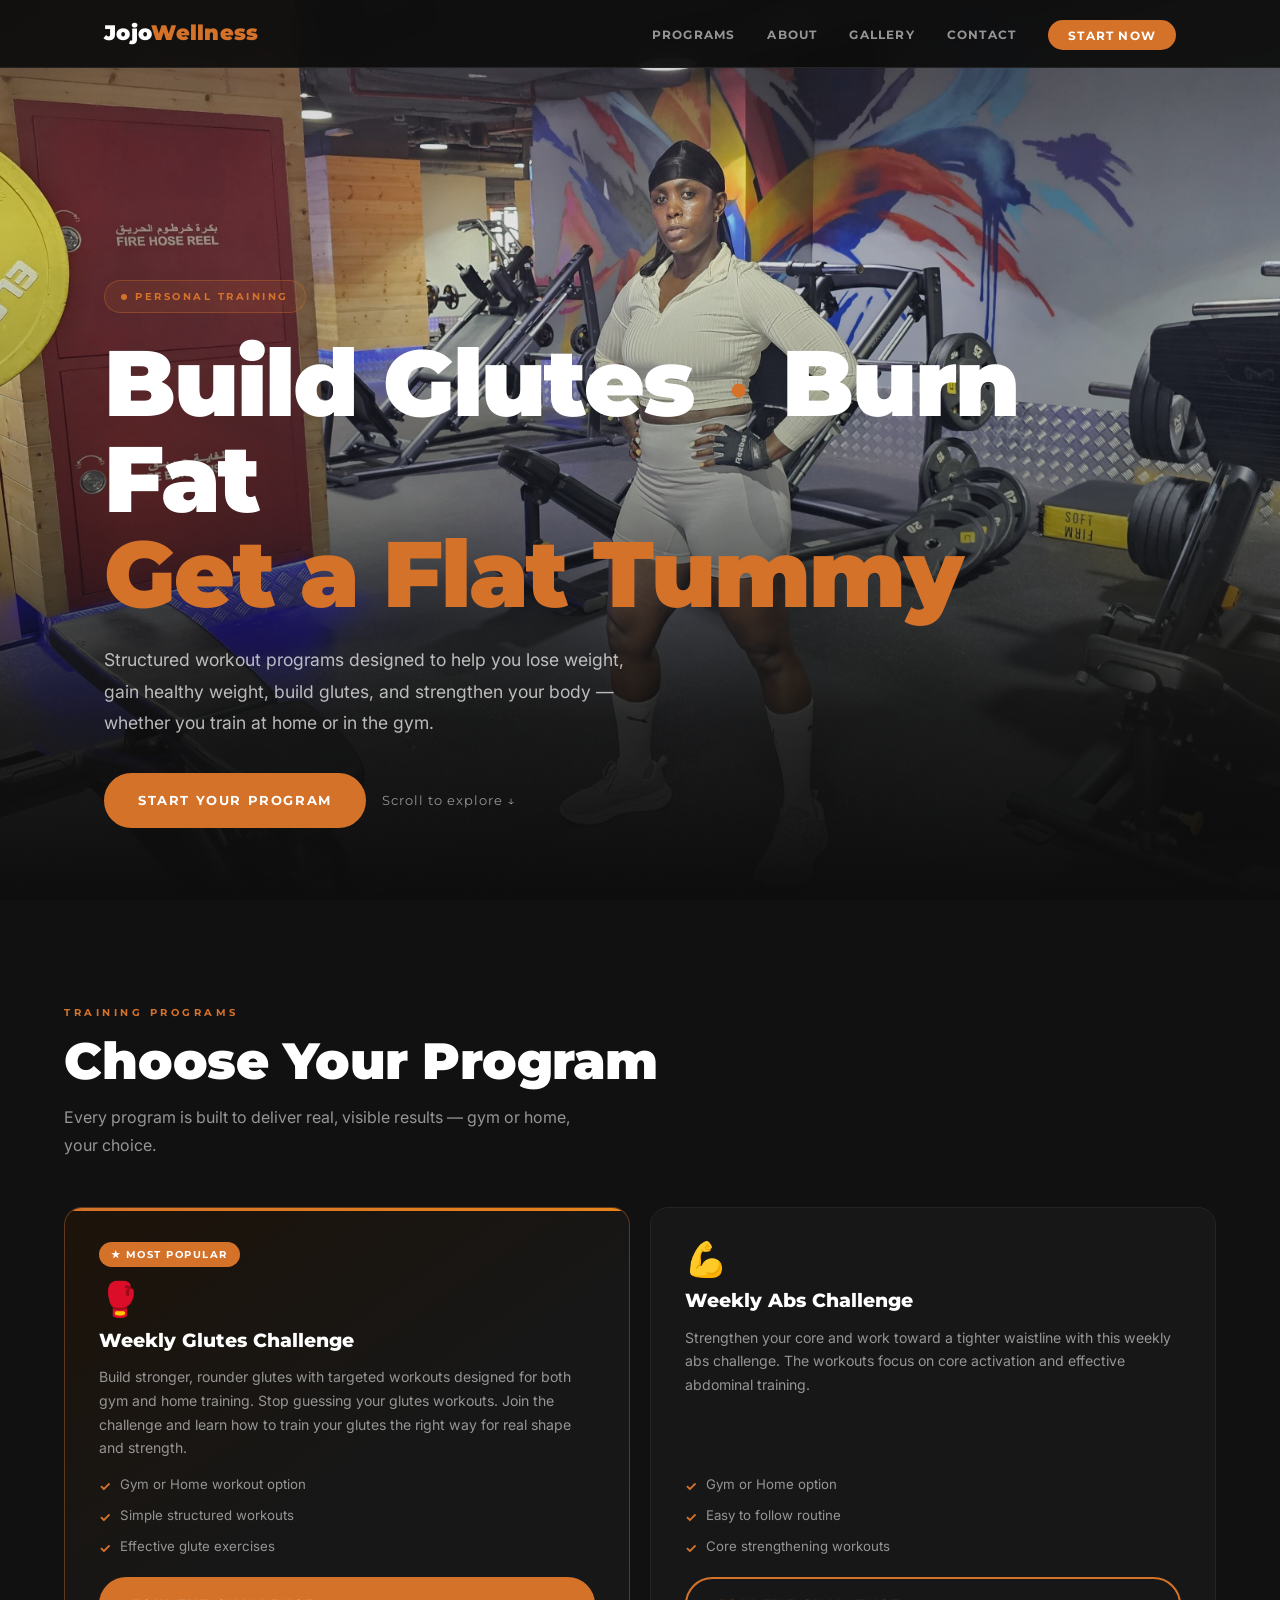
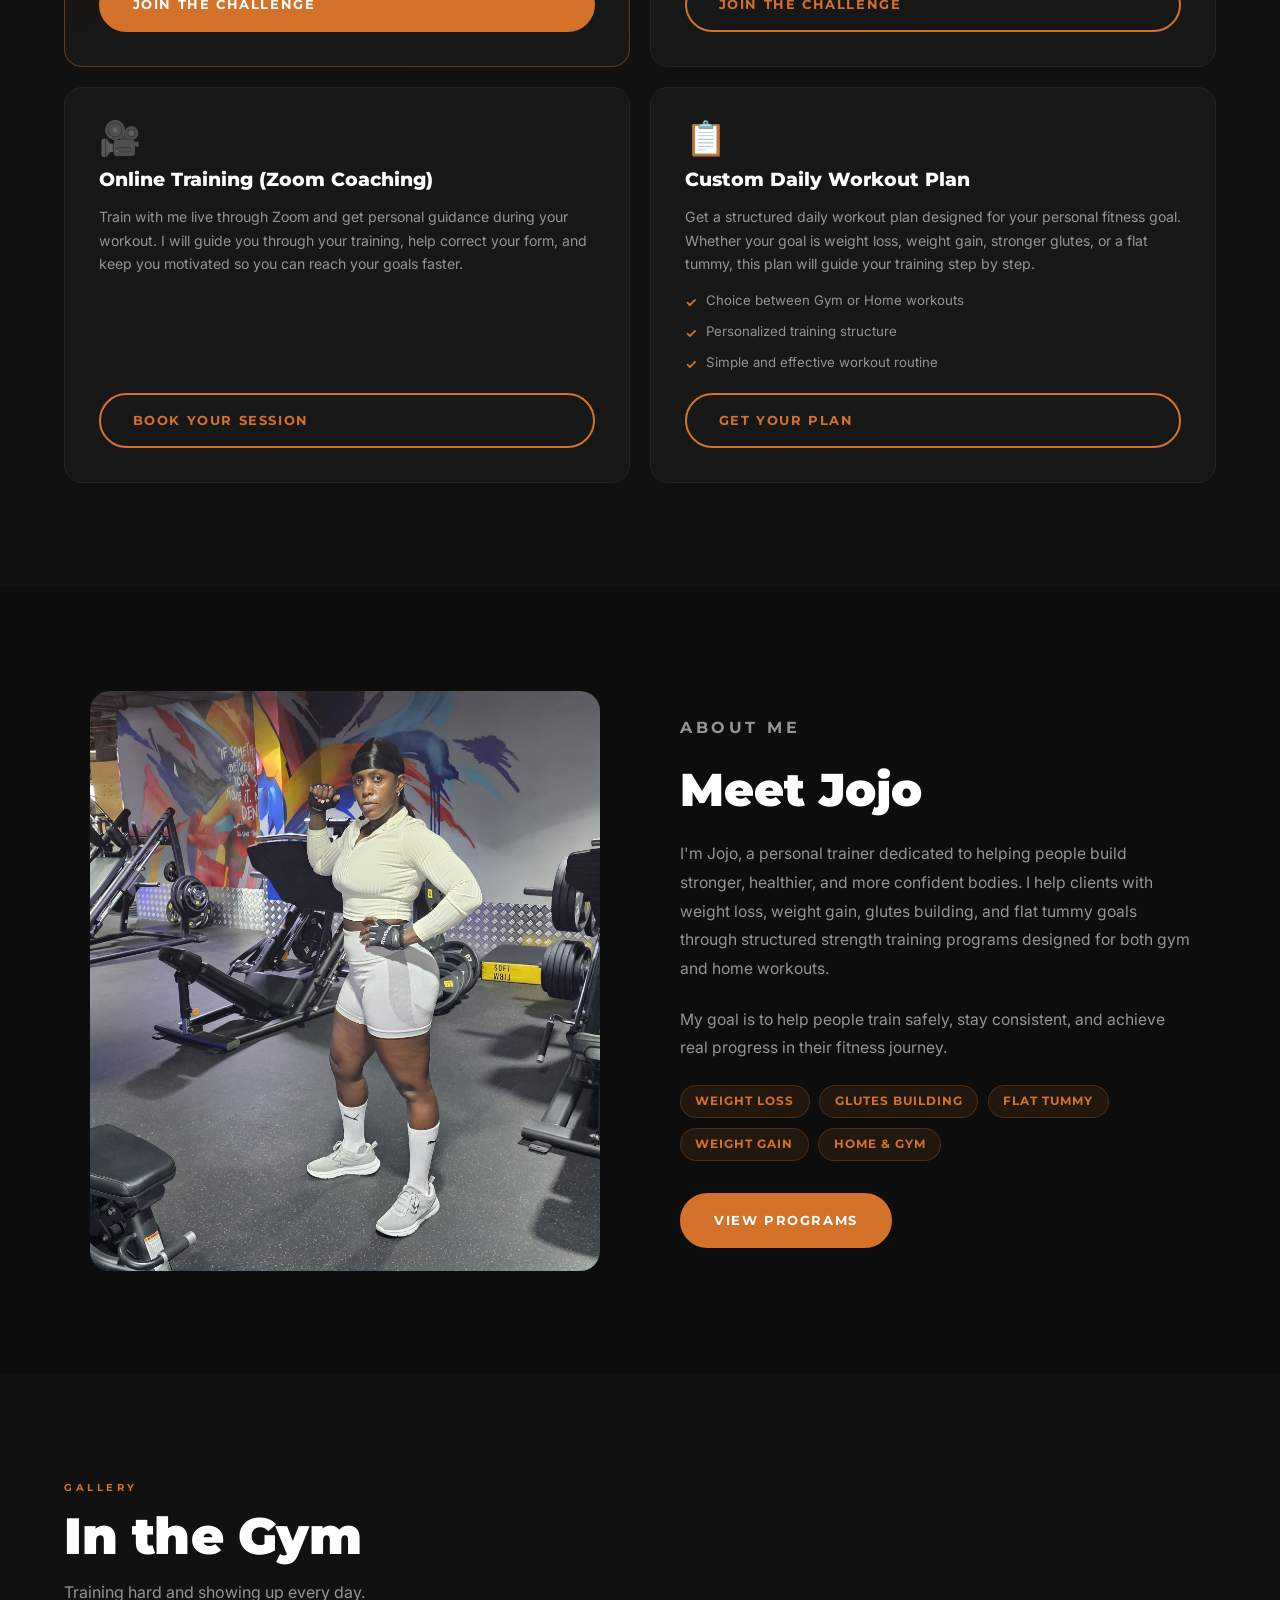
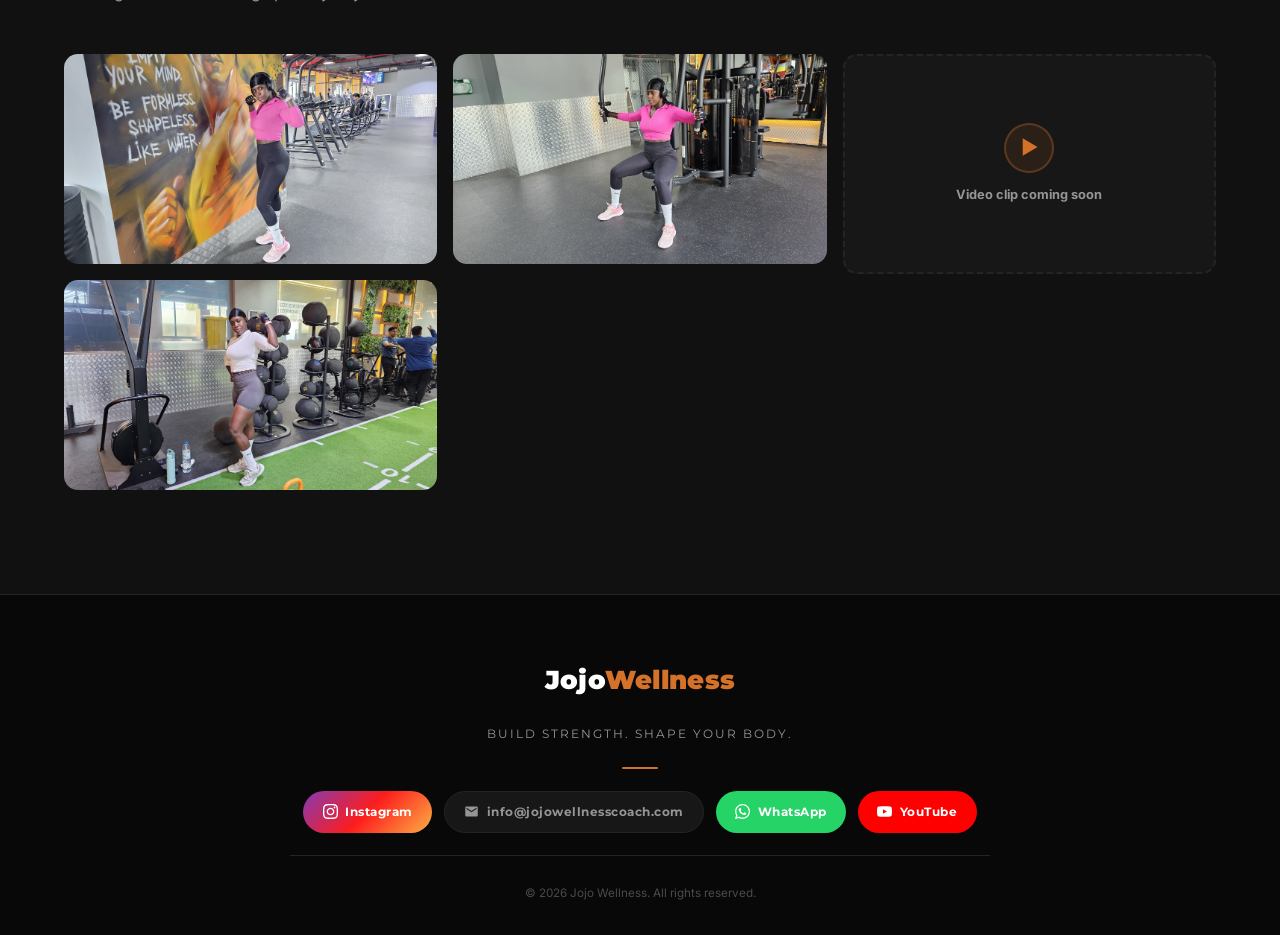
==== commit 8144485e: "Update index.html" ====
--- a/index.html
+++ b/index.html
@@ -268,7 +268,6 @@
                 <div class="g-video-slot">
                     <div class="play-icon">&#9654;</div>
                     <p><strong>Video clip coming soon</strong></p>
-                    <small>Replace this block with a &lt;video&gt; tag or embed</small>
                 </div>
 
             </div>
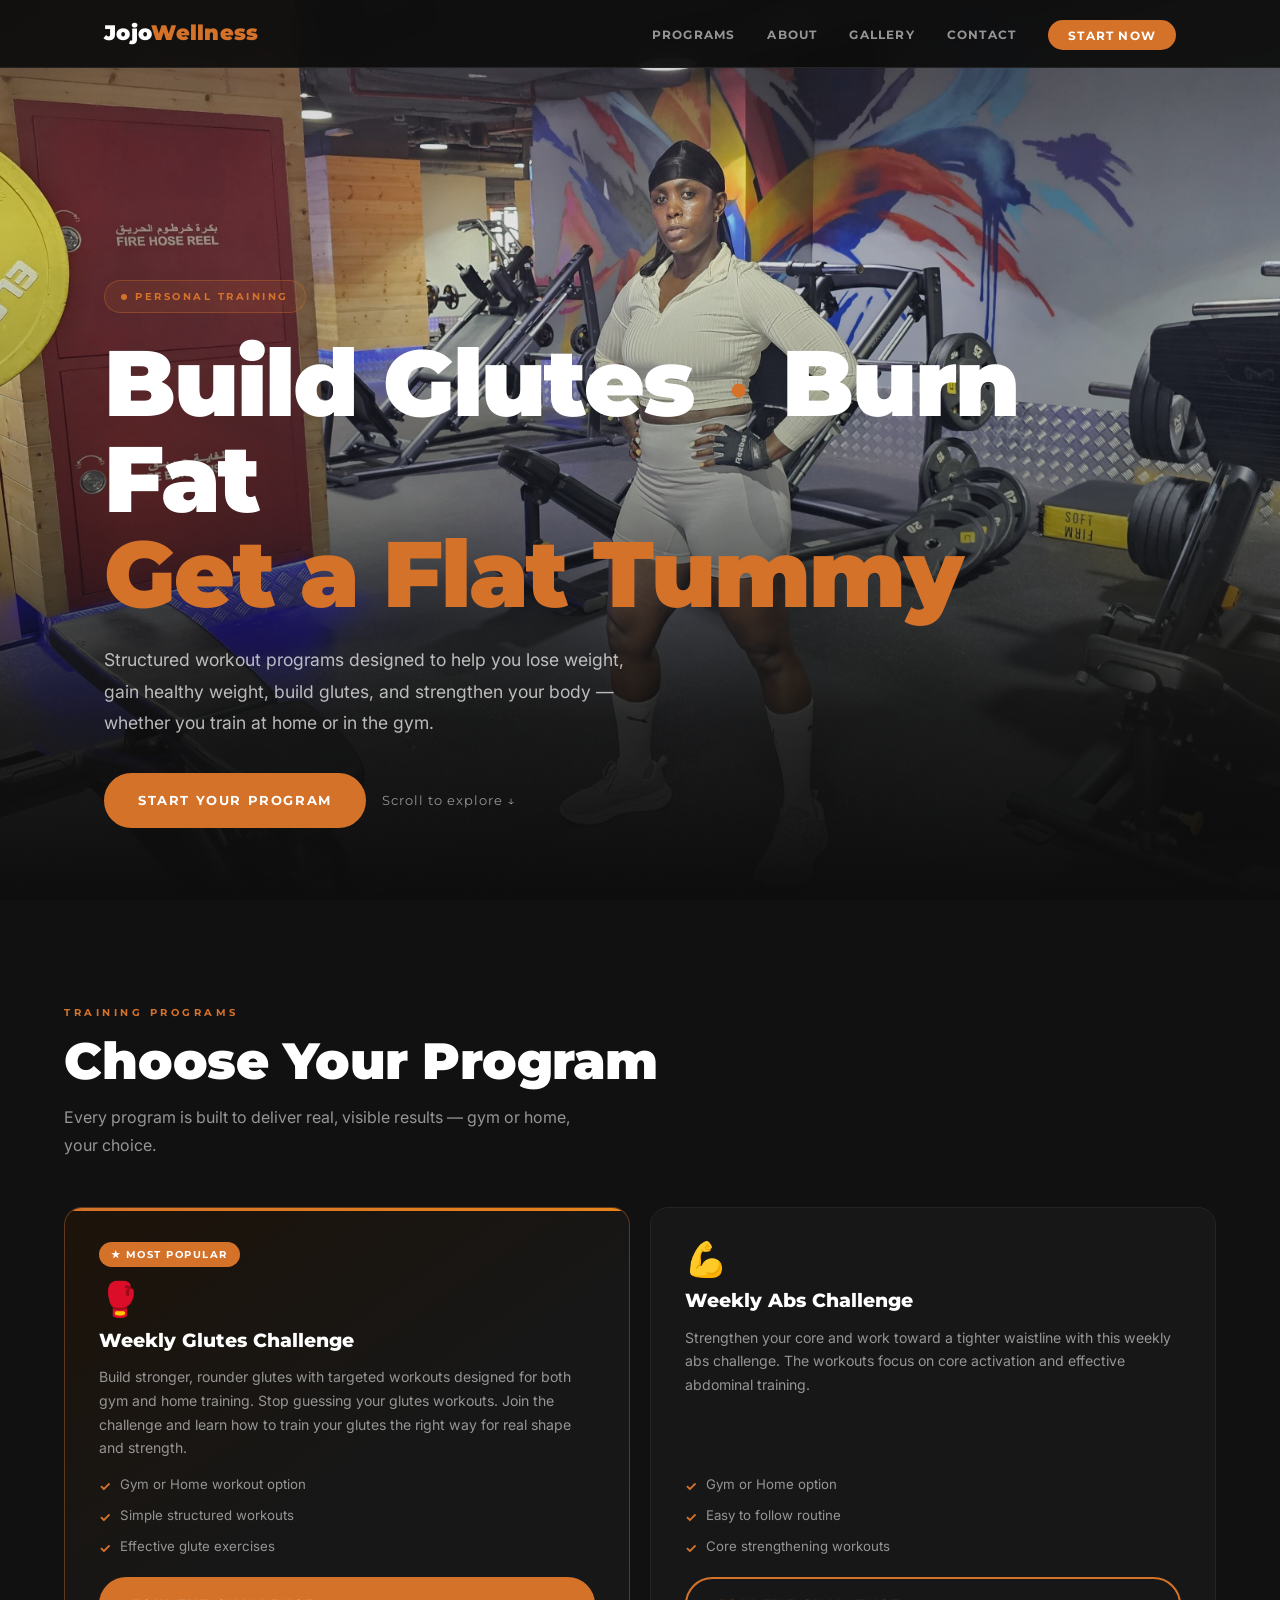
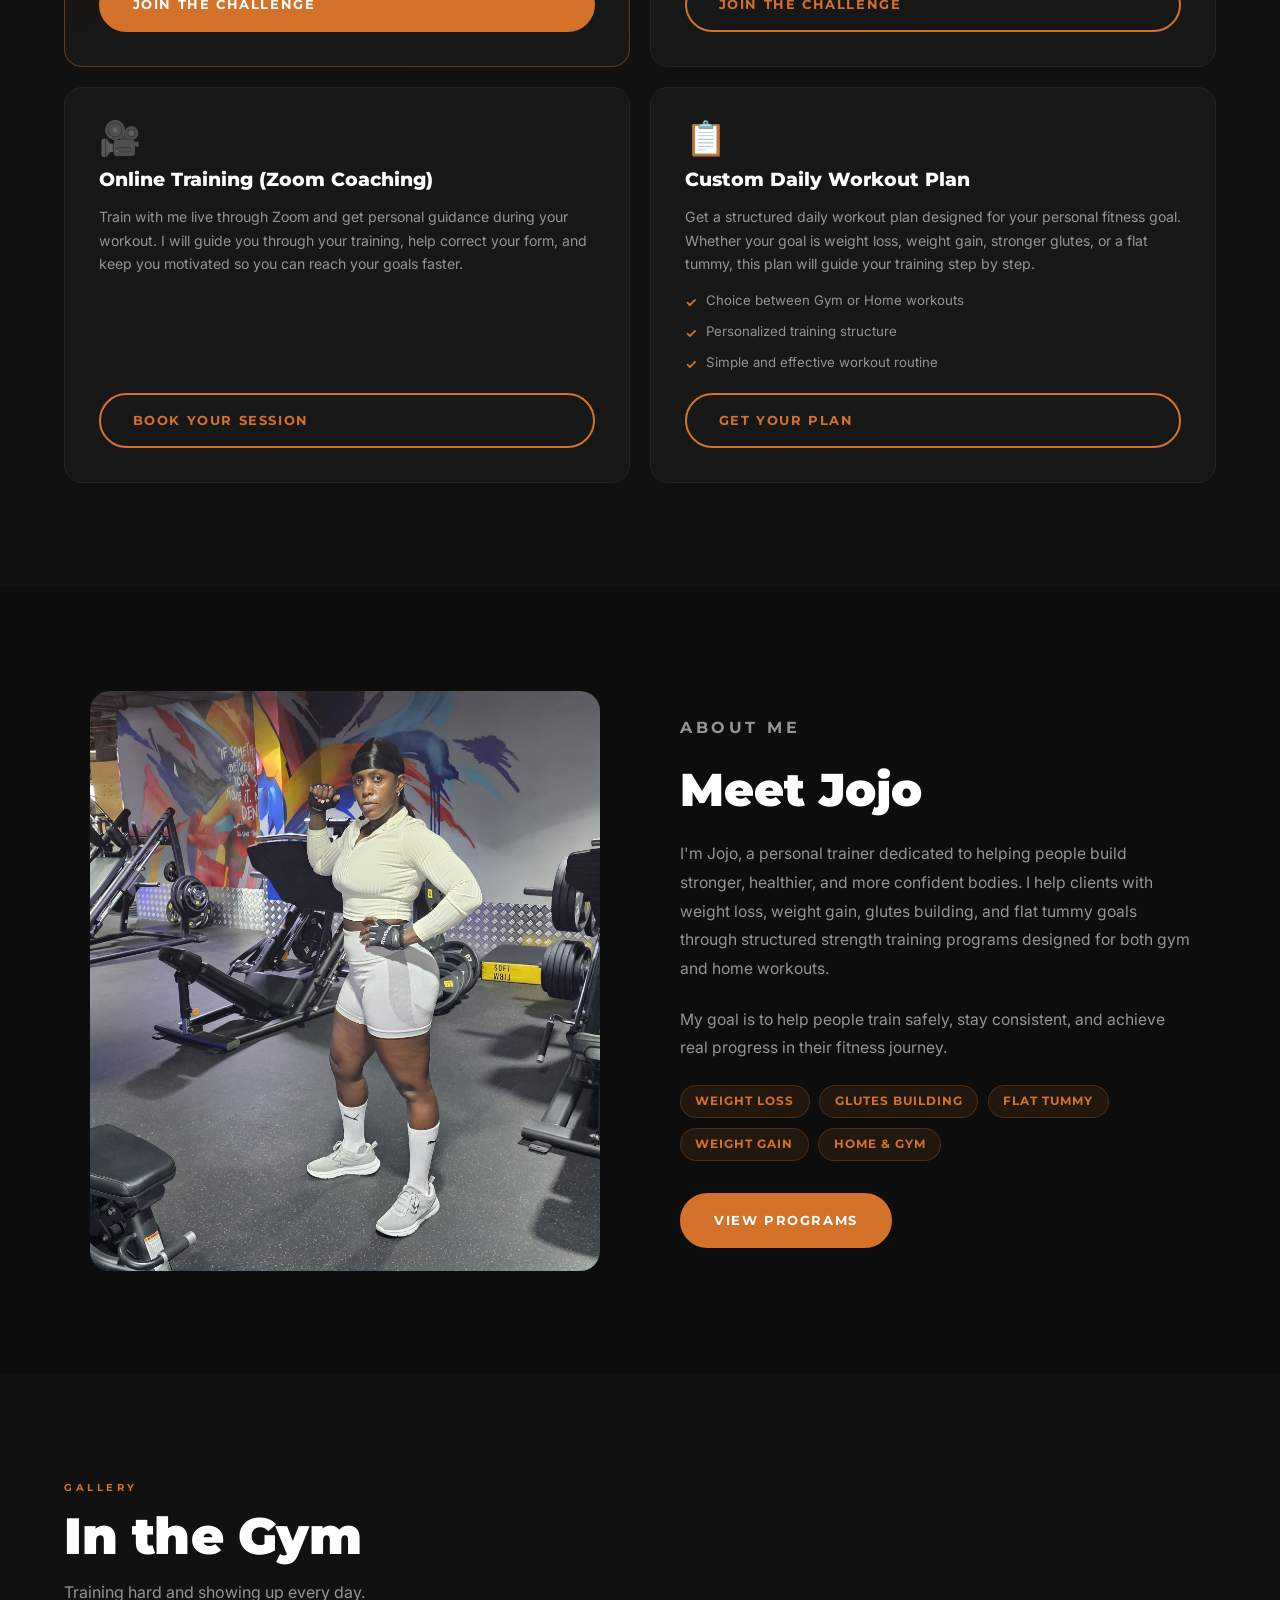
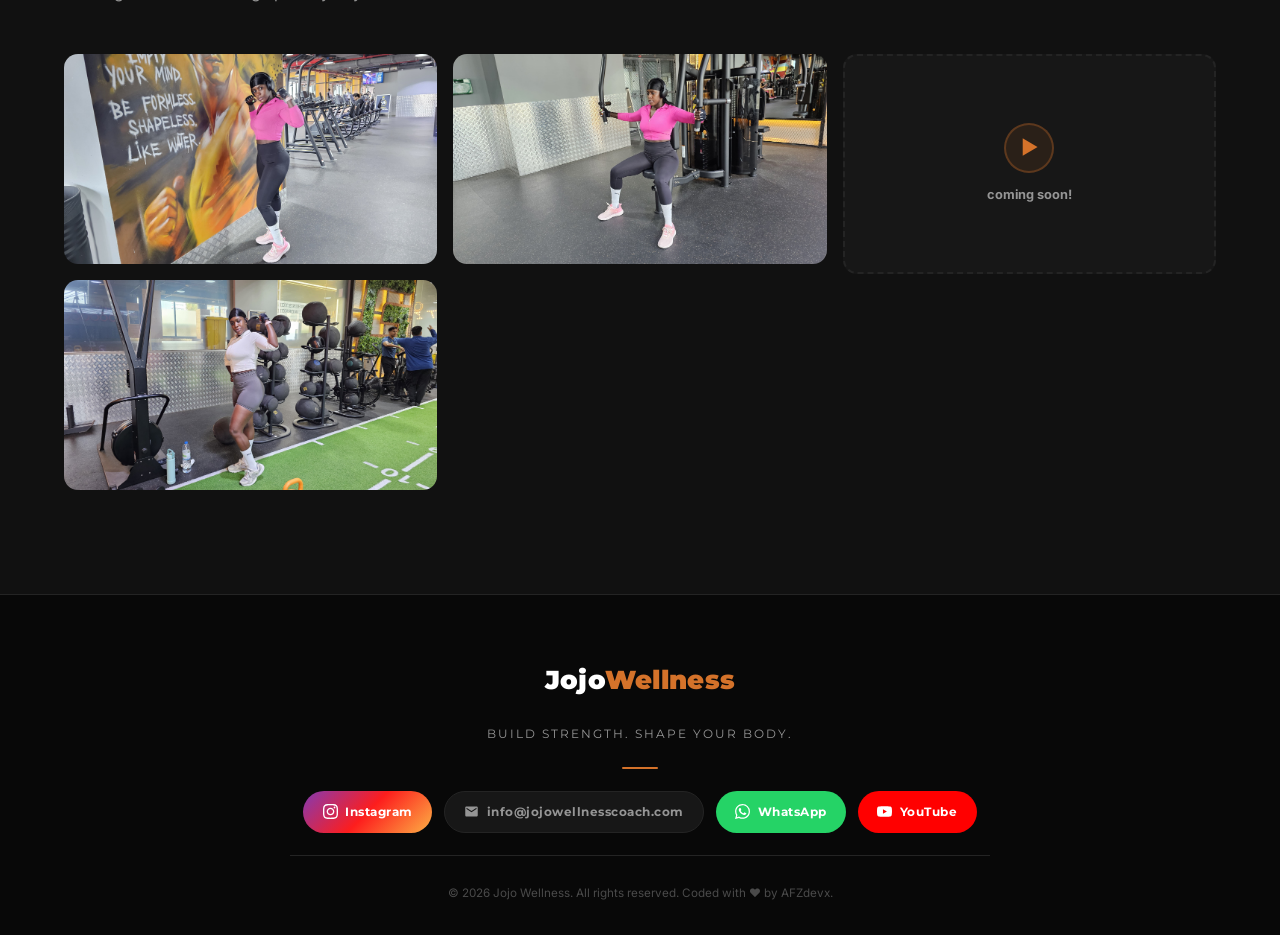
==== commit 8fc53d54: "finishing touches Footer and video icon updated" ====
--- a/index.html
+++ b/index.html
@@ -267,7 +267,7 @@
                 ================================================================ -->
                 <div class="g-video-slot">
                     <div class="play-icon">&#9654;</div>
-                    <p><strong>Video clip coming soon</strong></p>
+                    <p><strong>coming soon!</strong></p>
                 </div>
 
             </div>
@@ -317,7 +317,7 @@
             </div>
 
             <p class="footer-copy">
-                &copy; <span id="yr"></span> Jojo Wellness. All rights reserved.
+                &copy; <span id="yr"></span> Jojo Wellness. All rights reserved. Coded with ❤️ by AFZdevx.
             </p>
         </div>
     </footer>
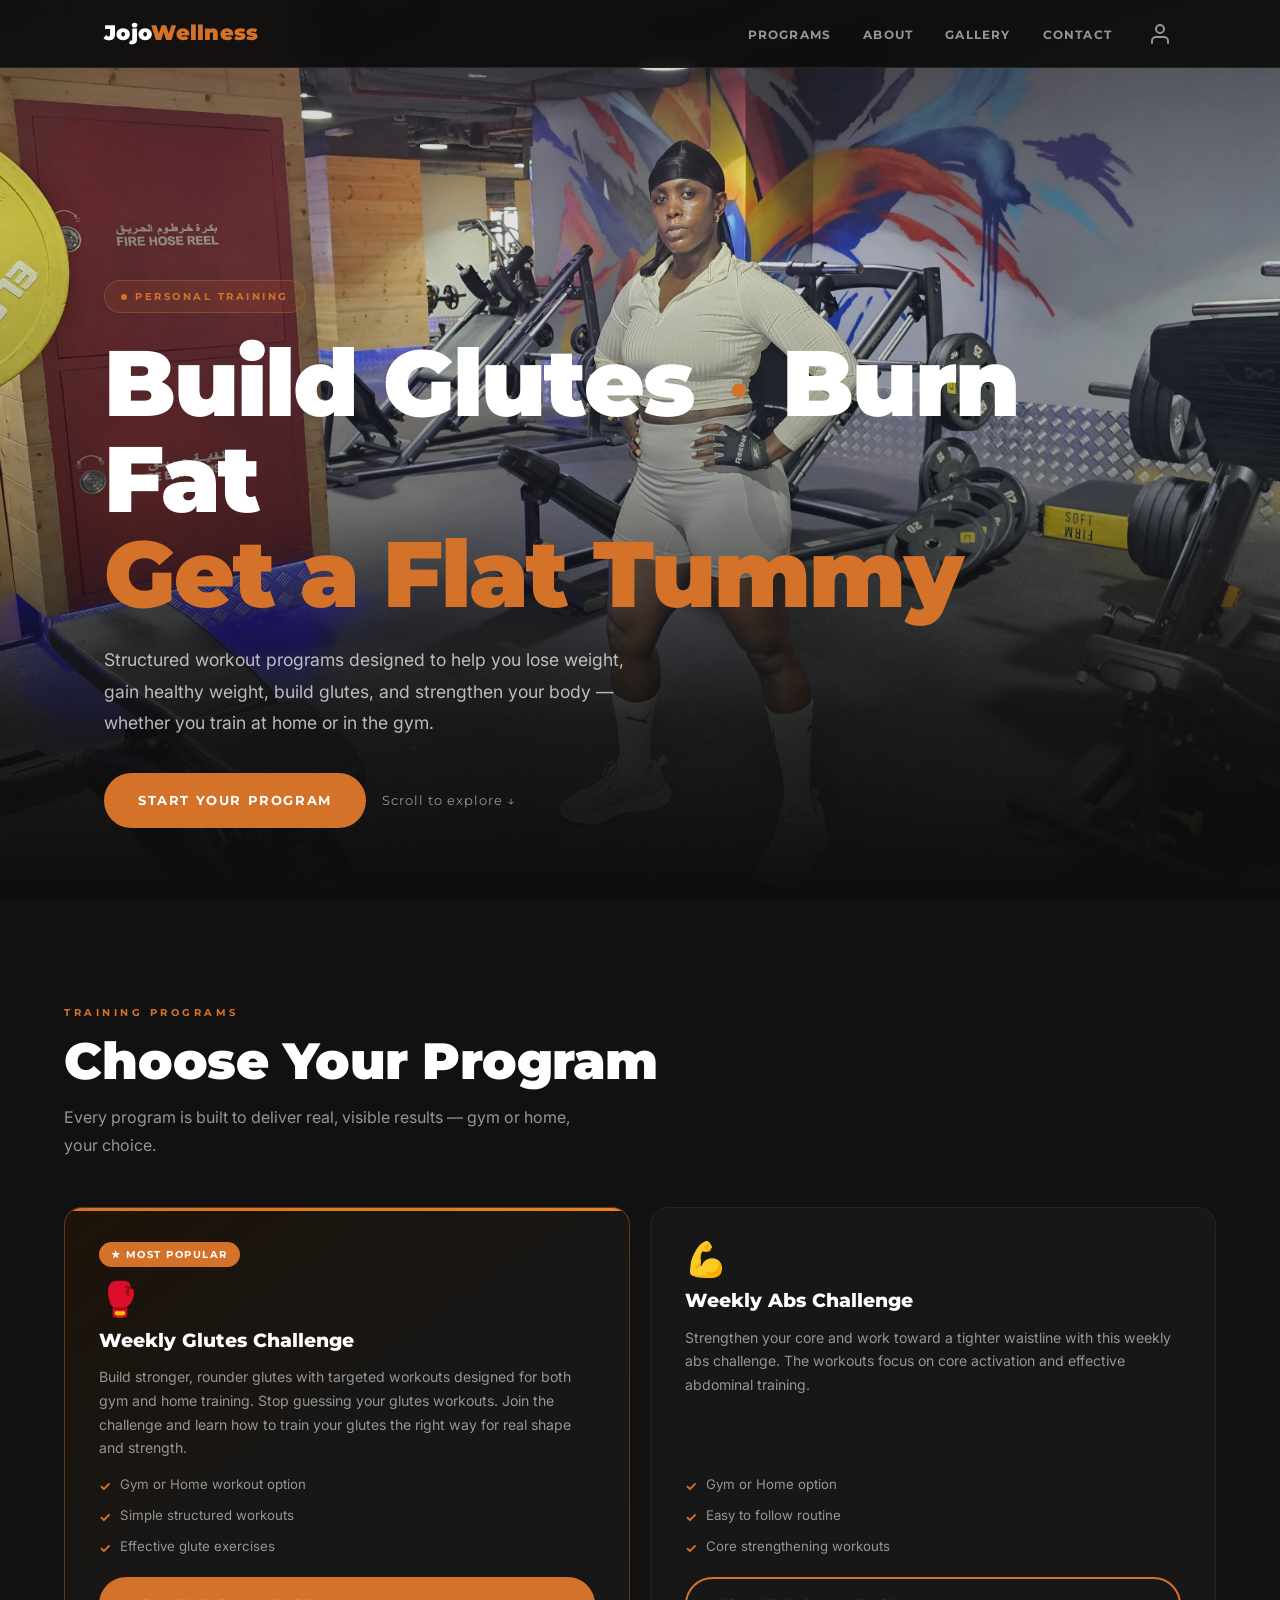
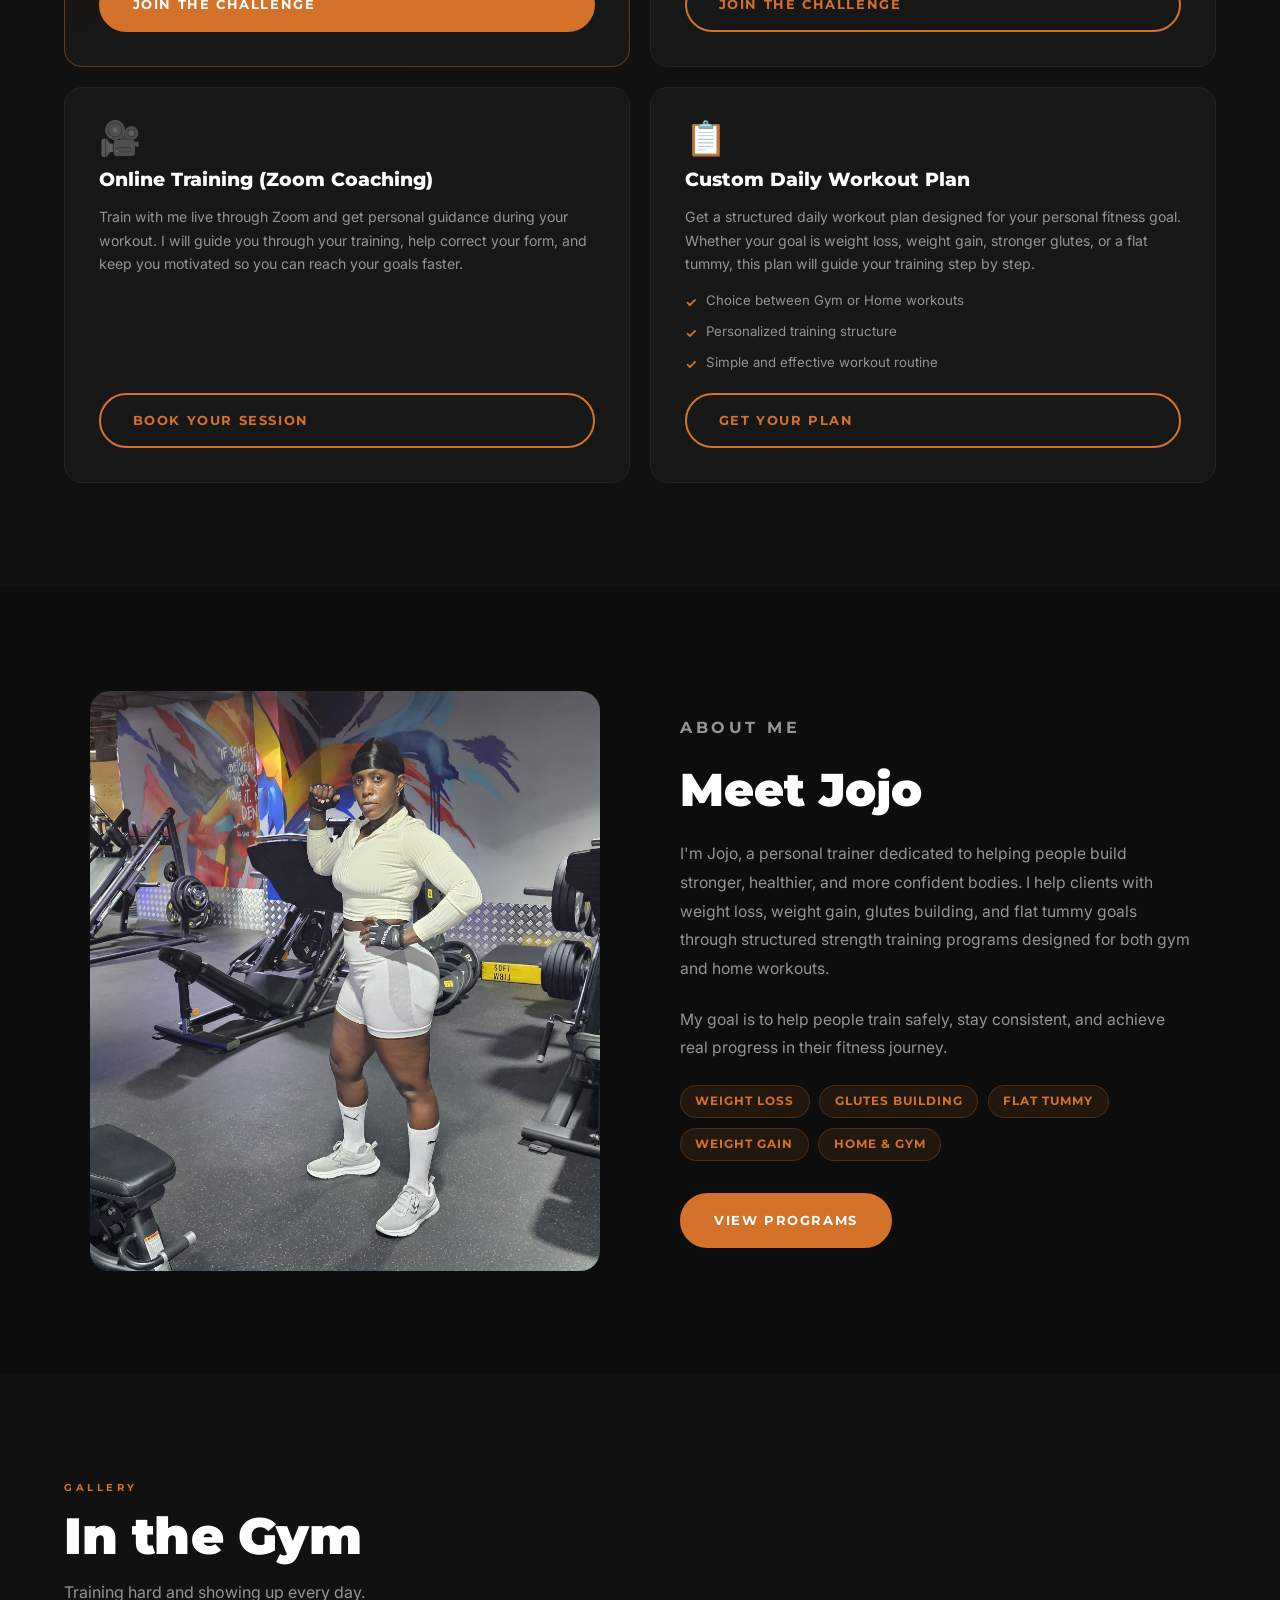
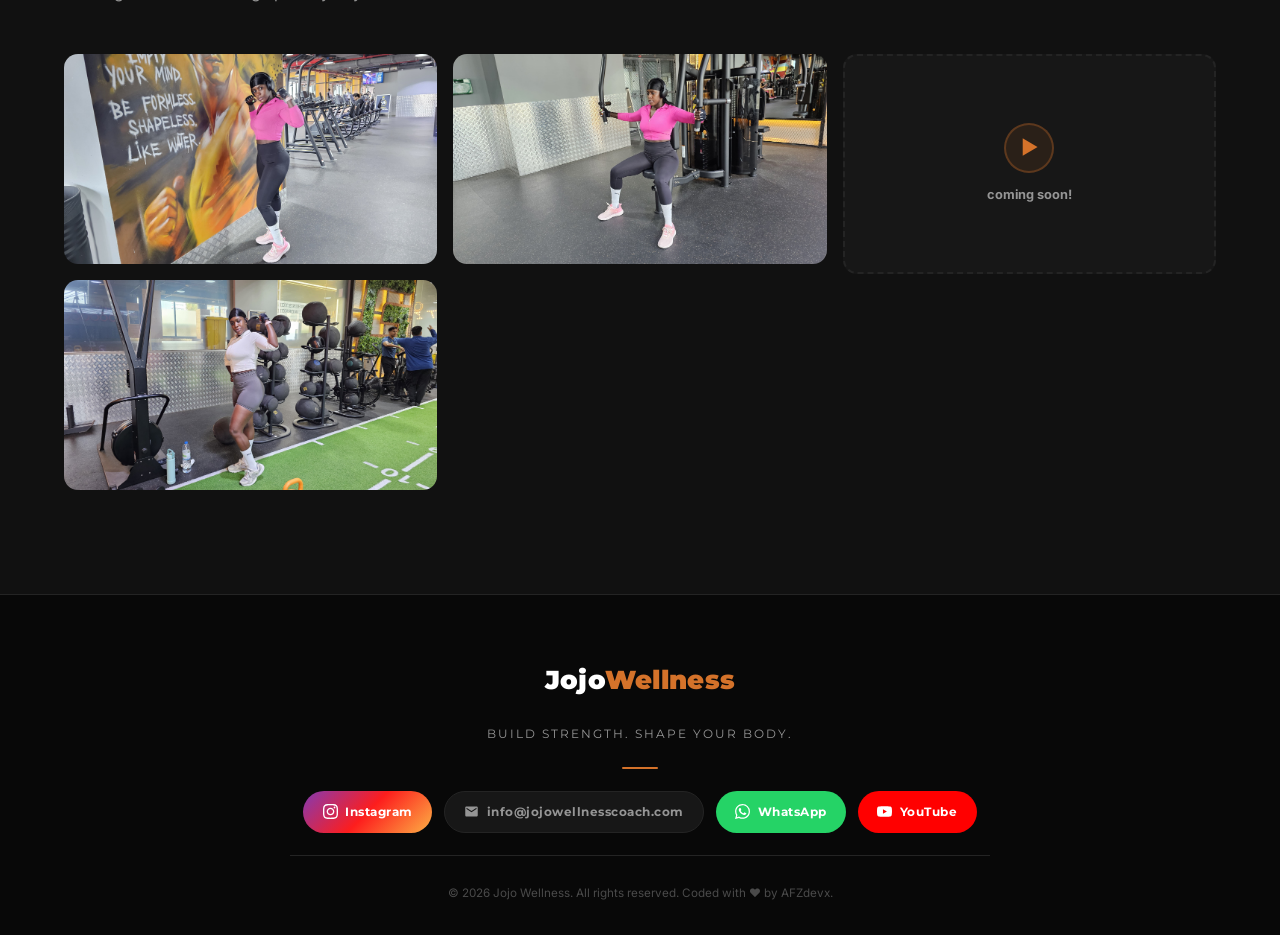
==== commit e3739c7e: "Add auth pages, dashboards, and assets Authentication and dashboard features added. Adds login, sign" ====
--- a/index.html
+++ b/index.html
@@ -29,7 +29,12 @@
                 <li><a href="#about">About</a></li>
                 <li><a href="#gallery">Gallery</a></li>
                 <li><a href="#contact">Contact</a></li>
-                <li><a href="#programs" class="nav-pill">Start Now</a></li>
+                <li><a href="./auth/login.html" class="nav-login-icon" aria-label="Login">
+                    <svg xmlns="http://www.w3.org/2000/svg" width="24" height="24" viewBox="0 0 24 24" fill="none" stroke="currentColor" stroke-width="2" stroke-linecap="round" stroke-linejoin="round" aria-hidden="true">
+                        <path d="M20 21v-2a4 4 0 0 0-4-4H8a4 4 0 0 0-4 4v2"/>
+                        <circle cx="12" cy="7" r="4"/>
+                    </svg>
+                </a></li>
             </ul>
 
             <button
--- a/resources/CSS/index.css
+++ b/resources/CSS/index.css
@@ -131,6 +131,19 @@
     transform: translateY(-1px);
     box-shadow: 0 6px 20px var(--accent-glow);
     color: #fff;
+}
+
+.nav-links .nav-login-icon {
+    display: flex;
+    align-items: center;
+    color: var(--text-muted, #aaa);
+    transition: color 0.2s, transform 0.2s;
+    padding: 0.25rem;
+}
+
+.nav-links .nav-login-icon:hover {
+    color: var(--accent);
+    transform: translateY(-1px);
 }
 
 /* Hamburger button */
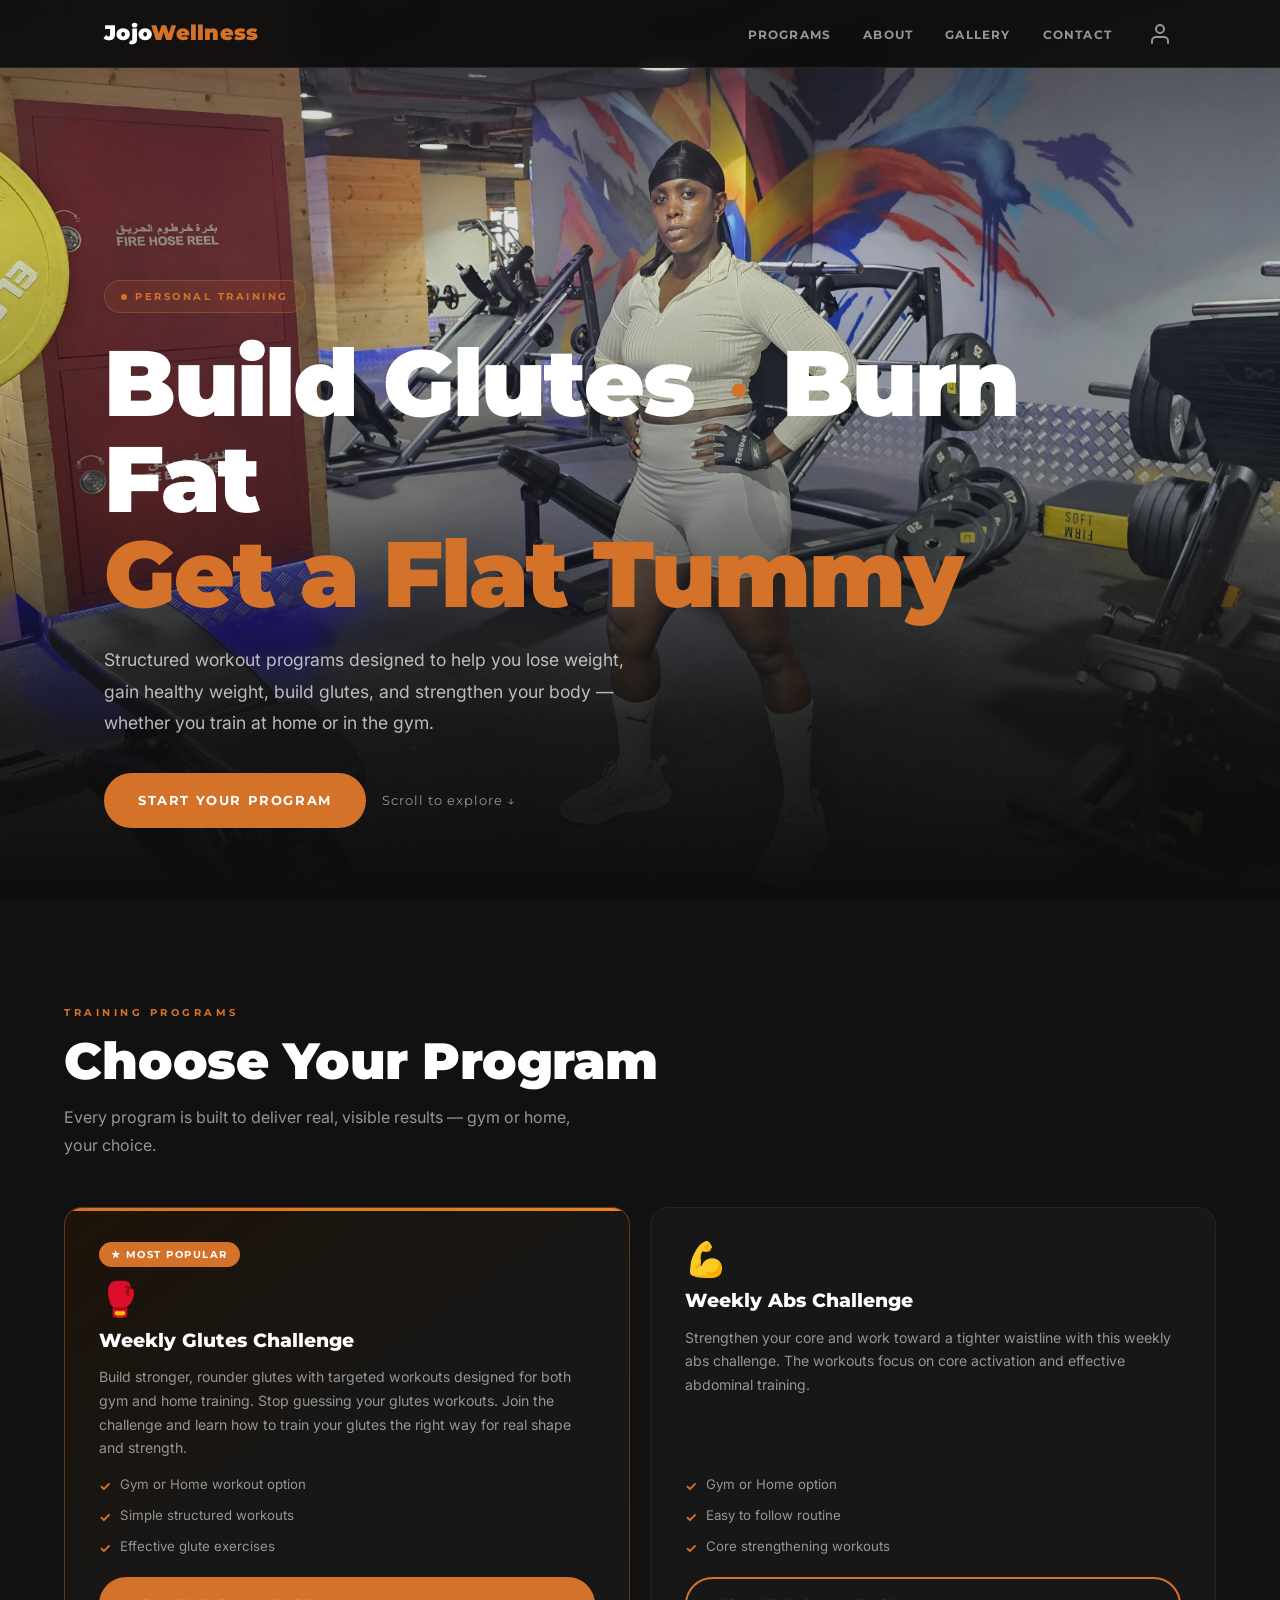
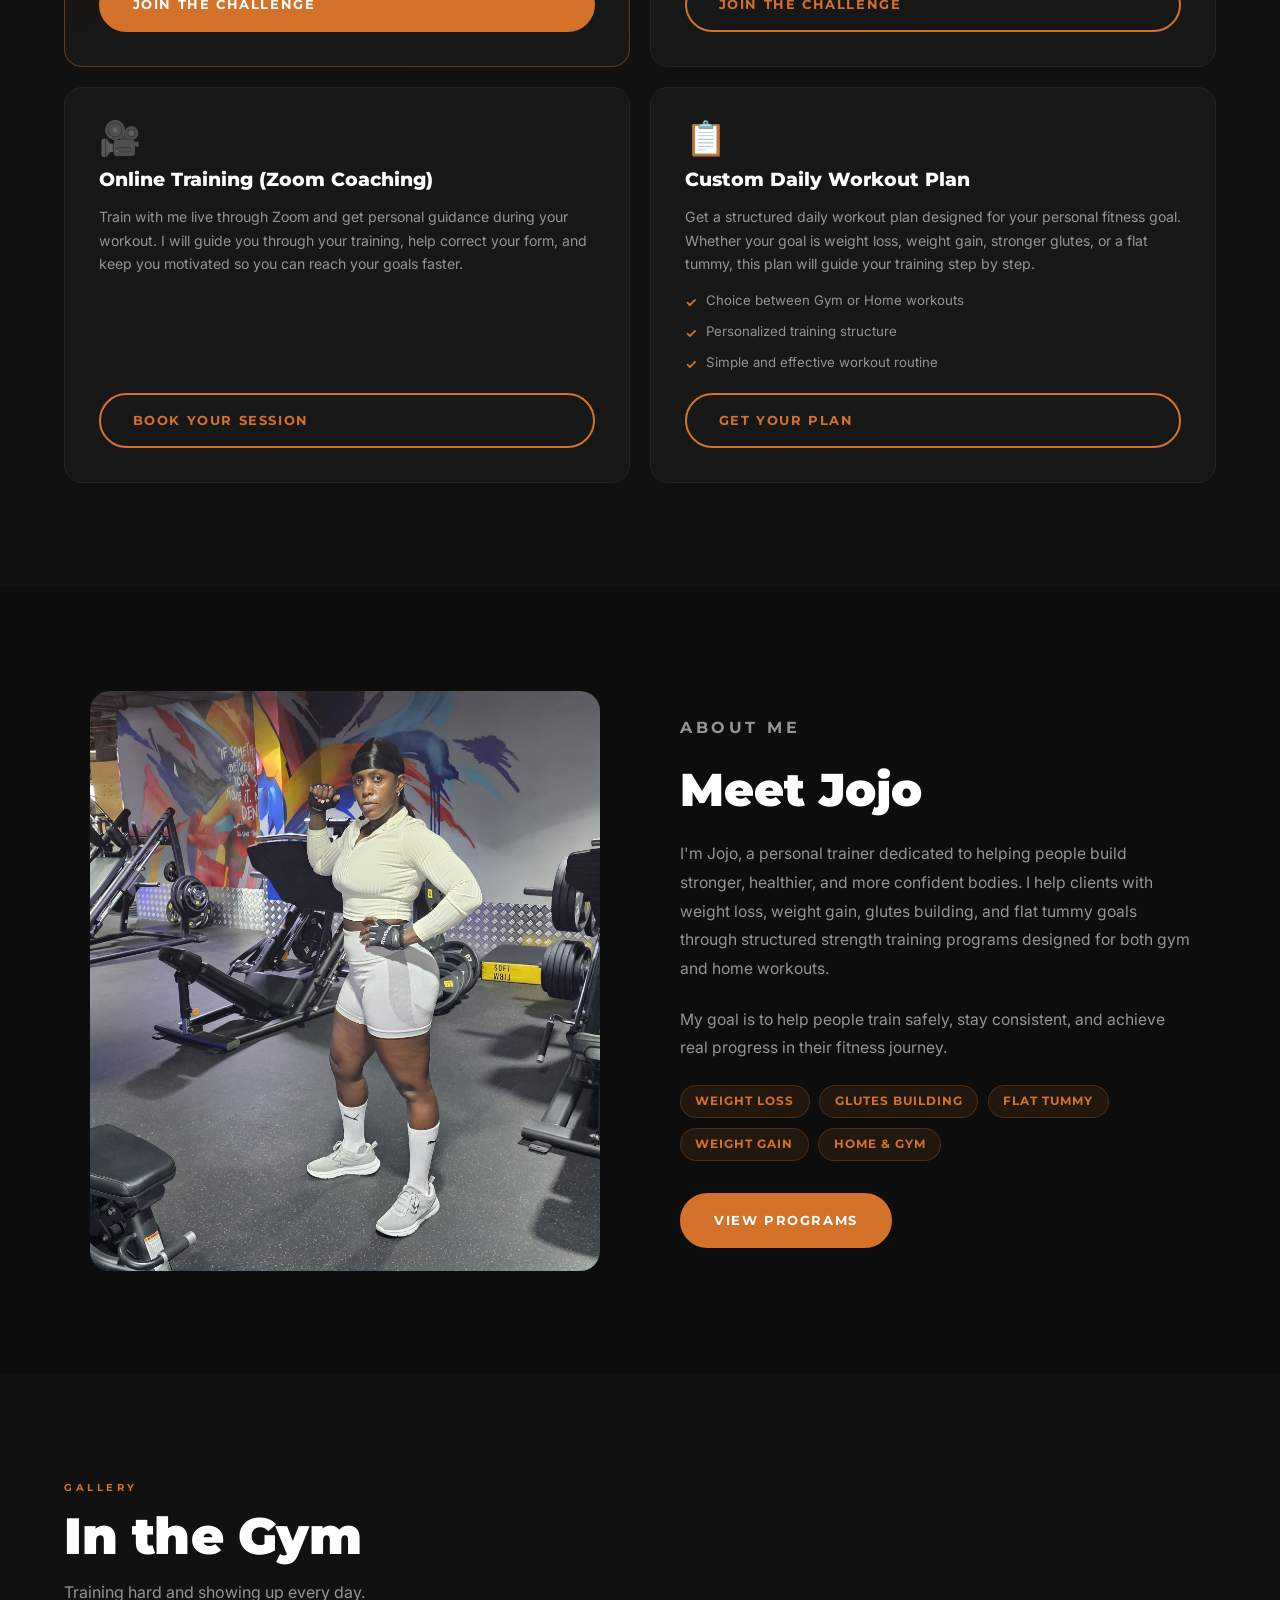
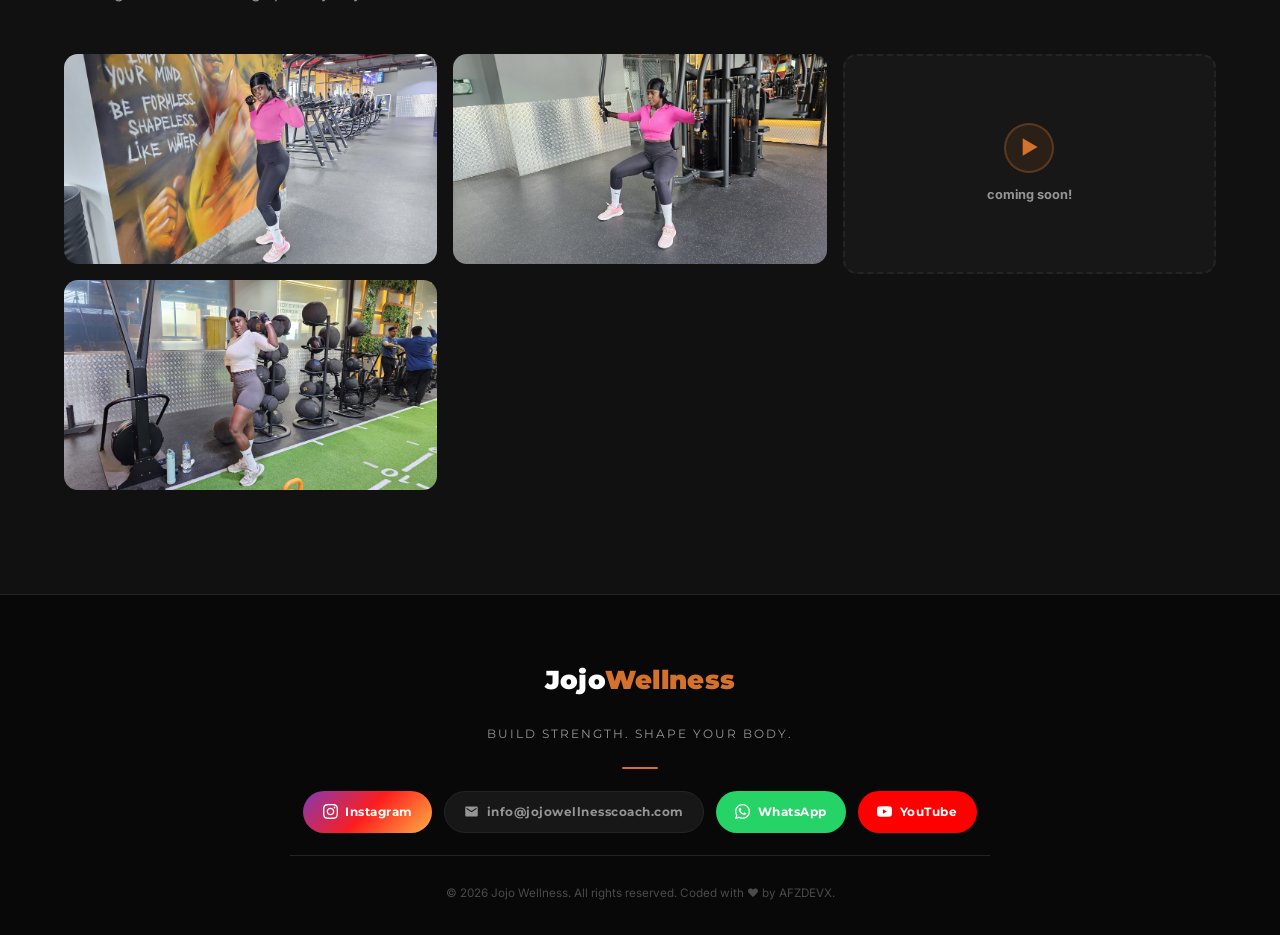
==== commit d62d1733: "Update site footer credit Capitalize footer author name" ====
--- a/index.html
+++ b/index.html
@@ -17,6 +17,7 @@
      <link rel="shortcut icon" href="favicon.ico" />
      <link rel="apple-touch-icon" sizes="180x180" href="apple-touch-icon.png" />
      <link rel="manifest" href="site.webmanifest" />
+</head>
 <body>
 
     <!-- NAVBAR -->
@@ -322,7 +323,7 @@
             </div>
 
             <p class="footer-copy">
-                &copy; <span id="yr"></span> Jojo Wellness. All rights reserved. Coded with ❤️ by AFZdevx.
+                &copy; <span id="yr"></span> Jojo Wellness. All rights reserved. Coded with ❤️ by AFZDEVX.
             </p>
         </div>
     </footer>
